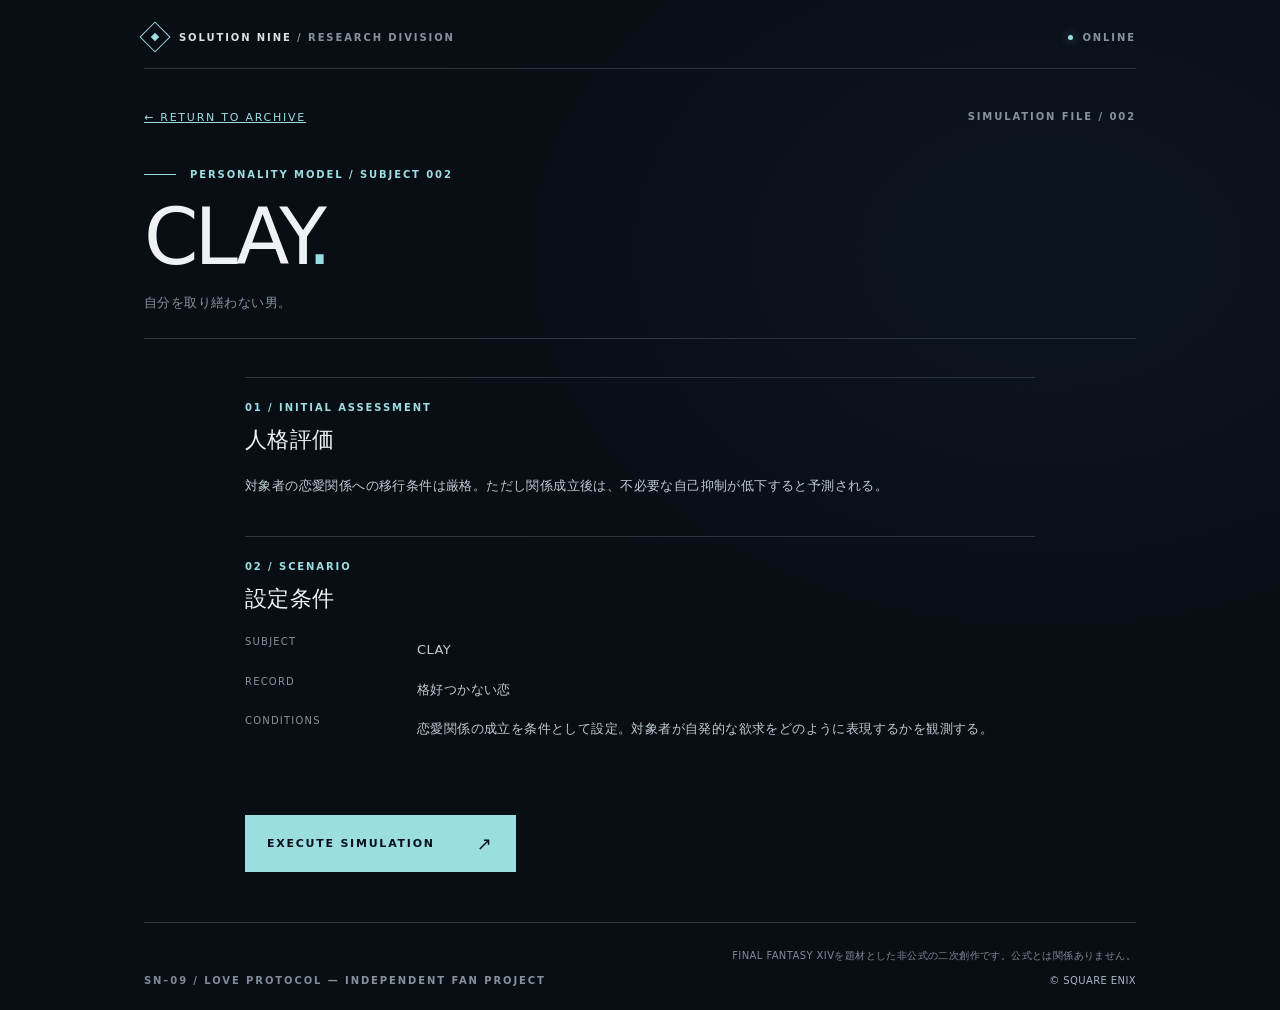
==== cases/clay.html @ c87885b4 "Add files via upload" ====
<!doctype html><html lang="ja"><head><meta charset="UTF-8"><meta name="viewport" content="width=device-width, initial-scale=1"><meta name="robots" content="noindex, nofollow, noarchive, nosnippet"><meta name="theme-color" content="#090d14"><title>CASE 002 / CLAY — LOVE PROTOCOL</title><link rel="stylesheet" href="../style.css"><script src="../script.js" defer></script></head><body><main class="shell"><header class="header"><div class="identity micro"><span class="sigil" aria-hidden="true"></span><span>SOLUTION NINE <span class="muted">/ RESEARCH DIVISION</span></span></div><div class="header-right micro"><span class="light" aria-hidden="true"></span>ONLINE</div></header><div class="case-main"><div class="case-topline"><a class="back" href="../index.html" target="_self">← RETURN TO ARCHIVE</a><span class="micro muted">SIMULATION FILE / 002</span></div><div class="case-masthead"><div class="kicker micro">PERSONALITY MODEL / SUBJECT 002</div><h1>CLAY<span style="color:var(--accent)">.</span></h1><p>自分を取り繕わない男。</p></div><div class="case-sections"><section class="stage active" data-stage="assessment"><div class="info-block"><div class="section-eyebrow">01 / INITIAL ASSESSMENT</div><h2>人格評価</h2><p>対象者の恋愛関係への移行条件は厳格。ただし関係成立後は、不必要な自己抑制が低下すると予測される。</p></div><div class="info-block"><div class="section-eyebrow">02 / SCENARIO</div><h2>設定条件</h2><dl class="facts"><dt>SUBJECT</dt><dd>CLAY</dd><dt>RECORD</dt><dd>格好つかない恋</dd><dt>CONDITIONS</dt><dd>恋愛関係の成立を条件として設定。対象者が自発的な欲求をどのように表現するかを観測する。</dd></dl></div><div class="action-row"><button class="cta" data-go="reader">EXECUTE SIMULATION <span aria-hidden="true">↗</span></button></div></section><section class="stage" data-stage="reader"><div class="section-eyebrow">03 / SIMULATION RECORD</div><div class="reader"><p class="reader-label">CASE 002 / TRANSCRIPT</p><h2>格好つかない恋</h2><div class="novel"><p>このCASEの本文は、現在準備中です。</p></div><p class="sample-note">※本文はまだ登録されていません。</p></div><div class="action-row"><button class="ghost" data-go="assessment">← RETURN TO ASSESSMENT</button><button class="cta" data-go="report">VIEW OBSERVATION <span aria-hidden="true">↗</span></button></div></section><section class="stage" data-stage="report"><div class="section-eyebrow">04 / POST-SIMULATION REPORT</div><div class="info-block"><h2>観測結果</h2><div class="report"><div class="section-eyebrow">SYSTEM COMMENT / CASE 002</div><p><strong>正式な観測結果は、シミュレーション記録の確定後に生成されます。</strong></p><p class="muted">STATUS : AWAITING SIMULATION DATA</p></div></div><div class="action-row"><button class="ghost" data-go="reader">← BACK TO RECORD</button><a class="cta" href="../index.html" target="_self">RETURN TO ARCHIVE <span aria-hidden="true">↗</span></a></div></section></div></div><footer class="foot"><small class="micro">SN–09 / LOVE PROTOCOL <span class="muted">— INDEPENDENT FAN PROJECT</span></small><div class="right"><small>FINAL FANTASY XIVを題材とした非公式の二次創作です。公式とは関係ありません。</small><small class="copyright">© SQUARE ENIX</small></div></footer></main></body></html>
---- style.css ----
:root{color-scheme:dark;--bg:#090d14;--surface:#101721;--text:#eff2f5;--muted:#86939f;--line:#293642;--accent:#9bdee2;--rose:#dba8ba}
*{box-sizing:border-box}html{background:var(--bg)}body{margin:0;color:var(--text);font-family:"Segoe UI",Inter,"Noto Sans JP",system-ui,sans-serif;background:radial-gradient(ellipse at 82% 25%,#11243455,transparent 45%),var(--bg);letter-spacing:.025em}button{font:inherit}button:focus-visible{outline:2px solid var(--accent);outline-offset:4px}::selection{background:#457985;color:#fff}
.shell{width:min(1120px,100%);min-height:100svh;margin:auto;padding:26px clamp(23px,5vw,72px) 20px;display:flex;flex-direction:column}.micro{font-size:10px;letter-spacing:.19em;font-weight:600;text-transform:uppercase}.muted{color:var(--muted)}.header{display:flex;align-items:center;justify-content:space-between;gap:20px;border-bottom:1px solid var(--line);padding-bottom:20px}.identity{display:flex;align-items:center;gap:13px;color:#d7e1e8}.sigil{width:22px;height:22px;border:1px solid var(--accent);position:relative;transform:rotate(45deg)}.sigil:after{content:"";position:absolute;inset:7px;background:var(--accent)}.header-right{display:flex;gap:9px;align-items:center;color:var(--muted)}.light{height:5px;width:5px;background:var(--accent);border-radius:50%;box-shadow:0 0 10px #9bdee288}.screen{display:none;flex:1}.screen.active{display:flex;flex-direction:column;animation:fade .35s ease both}@keyframes fade{from{opacity:0;transform:translateY(7px)}to{opacity:1;transform:translateY(0)}}
.home-body{flex:1;min-height:570px;display:grid;grid-template-columns:1.12fr .88fr;align-items:center;gap:24px;padding:52px 0 56px}.kicker{display:flex;align-items:center;gap:14px;color:var(--accent)}.kicker:before{content:"";height:1px;width:32px;background:var(--accent)}h1,h2,p{margin-top:0}.hero-title{font-size:clamp(54px,8.4vw,112px);letter-spacing:-.055em;font-weight:500;line-height:.94;margin:31px 0 26px}.hero-title span{display:block}.hero-title span:last-child{color:transparent;-webkit-text-stroke:1px #e2e9ee;text-shadow:0 0 42px #a9cfd614}.subhead{font-size:11px;letter-spacing:.24em;color:#acbac3;margin:0 0 38px}.description{font-size:13px;line-height:2.15;color:#b9c5cc;max-width:435px;margin-bottom:35px}.cta{display:inline-flex;align-items:center;justify-content:space-between;gap:42px;border:1px solid var(--accent);color:#091118;background:var(--accent);padding:17px 21px;min-width:232px;cursor:pointer;transition:.2s;font-size:11px;letter-spacing:.16em;font-weight:700}.cta:hover{background:#d3f2f3;transform:translateY(-2px)}.cta span{font-size:18px;font-weight:400}.home-aside{height:410px;position:relative;display:flex;align-items:center;justify-content:center}.circle{width:min(31vw,330px);aspect-ratio:1;border:1px solid #274250;border-radius:50%;position:relative;display:grid;place-items:center;background:radial-gradient(circle,#1e3b4633 0%,transparent 63%)}.circle:before,.circle:after{content:"";position:absolute;border:1px solid #355965;border-radius:50%;inset:12%}.circle:after{inset:29%;border-color:#557782}.cross{position:absolute;background:#628b97}.cross.h{width:120%;height:1px}.cross.v{width:1px;height:120%}.center-mark{position:relative;width:48px;height:48px;border:1px solid var(--rose);transform:rotate(45deg);display:grid;place-items:center;background:#151c26}.center-mark span{width:12px;height:12px;background:var(--rose);border-radius:50%}.aside-info{position:absolute;bottom:6px;right:0;text-align:right;line-height:2;color:var(--muted)}.aside-info b{color:var(--accent);font-weight:500}.aside-num{position:absolute;top:7px;left:4px;color:#4c6471;font-size:11px;letter-spacing:.2em}.foot{display:flex;justify-content:space-between;gap:25px;align-items:flex-end;border-top:1px solid var(--line);padding-top:17px;color:#7f8b96;line-height:1.8}.foot small{font-size:10px}.foot .right{text-align:right}.foot .copyright{display:block;color:#a9b8c2;margin-top:3px;letter-spacing:.04em}
.archive-body{padding:45px 0 55px;flex:1}.back{border:0;background:none;padding:0;color:var(--accent);cursor:pointer;font-size:11px;letter-spacing:.16em;text-align:left}.back:hover{text-decoration:underline}.archive-heading{display:flex;justify-content:space-between;align-items:end;gap:24px;margin:44px 0 34px}.archive-heading h2{font-weight:500;font-size:clamp(34px,6vw,61px);letter-spacing:-.045em;margin:13px 0 0}.archive-heading p{font-size:11px;line-height:2;color:var(--muted);text-align:right;margin:0}.case-list{border-top:1px solid #40515b}.case{width:100%;display:grid;grid-template-columns:95px 1fr minmax(100px,1.5fr) 25px;gap:18px;align-items:center;text-align:left;border:0;border-bottom:1px solid var(--line);padding:26px 12px 26px 0;background:transparent;color:inherit;cursor:pointer;transition:background .2s,padding .2s}.case:hover,.case[aria-pressed="true"]{background:#13222e;padding-left:12px}.case-id{font-size:10px;color:var(--accent);letter-spacing:.16em}.case-name{font-size:clamp(23px,3vw,34px);font-weight:500;letter-spacing:.05em}.case-details{display:flex;flex-direction:column;gap:9px}.case-title{font-size:13px;color:#e1e6ea}.case-caption{color:var(--muted);font-size:11px;line-height:1.6}.case-chevron{font-size:23px;color:var(--accent);font-weight:200}.detail{display:none;border-left:2px solid var(--accent);padding:22px 28px;margin-top:30px;background:#101e28}.detail.visible{display:block;animation:fade .3s ease}.detail h3{font-size:23px;font-weight:500;margin:14px 0}.detail p{line-height:2;font-size:13px;color:#bfccd4}.detail .pending{font-size:11px;color:var(--rose);margin:16px 0 0}.disclaimer{font-size:11px;line-height:2;color:var(--muted);margin:25px 0 0}
@media(max-width:740px){.shell{padding:20px 20px 16px}.header .micro{font-size:9px;letter-spacing:.1em}.home-body{grid-template-columns:1fr;gap:0;padding:70px 0 45px;min-height:auto}.hero-title{font-size:clamp(55px,13vw,90px)}.home-aside{height:220px;order:-1;margin-bottom:13px}.circle{width:185px}.aside-info{right:0;bottom:0;font-size:9px}.aside-num{top:0}.description{font-size:12px}.archive-heading{align-items:start;flex-direction:column;gap:10px;margin-top:34px}.archive-heading p{text-align:left}.case{grid-template-columns:70px 1fr 18px;gap:10px;padding:21px 4px 21px 0}.case-details{grid-column:2;grid-row:2}.case-chevron{grid-column:3;grid-row:1/3}.case-name{font-size:26px}.foot{align-items:start;flex-direction:column;gap:8px}.foot .right{text-align:left}.detail{padding:18px}}
@media(prefers-reduced-motion:reduce){*,*:before,*:after{animation:none!important;transition:none!important}}
/* Case records: shared archive language, calm reading surface */
a{color:inherit}a:focus-visible{outline:2px solid var(--accent);outline-offset:4px}
.case-link{display:grid;grid-template-columns:95px 1fr minmax(100px,1.5fr) 25px;gap:18px;align-items:center;text-decoration:none;border-bottom:1px solid var(--line);padding:26px 12px 26px 0;transition:background .2s,padding .2s}
.case-link:hover{background:#13222e;padding-left:12px}.case-link .case-chevron{justify-self:end}.case-list .case-link:first-child{border-top:0}
.case-main{padding:42px 0 50px;flex:1}.case-topline{display:flex;justify-content:space-between;gap:20px;margin-bottom:45px}.case-masthead{padding:0 0 26px;border-bottom:1px solid var(--line)}.case-masthead h1{font-size:clamp(45px,7vw,78px);font-weight:500;letter-spacing:-.05em;margin:12px 0}.case-masthead p{margin:0;color:var(--muted);font-size:13px}.case-sections{max-width:790px;margin:38px auto 0}.section-eyebrow{color:var(--accent);font-size:10px;letter-spacing:.19em;font-weight:600}.info-block{border-top:1px solid var(--line);padding:24px 0}.info-block h2{font-size:22px;font-weight:500;margin:12px 0 17px}.info-block p,.info-block dd{font-size:13px;line-height:2.1;color:#bfccd4}.facts{display:grid;grid-template-columns:150px 1fr;gap:12px 22px;margin:22px 0}.facts dt{font-size:10px;letter-spacing:.12em;color:var(--muted)}.facts dd{margin:0}.stage{display:none}.stage.active{display:block;animation:fade .3s ease}.action-row{display:flex;flex-wrap:wrap;gap:13px;margin-top:27px}.ghost{display:inline-flex;align-items:center;justify-content:center;border:1px solid #556773;color:var(--text);padding:15px 20px;min-height:47px;background:transparent;cursor:pointer;text-decoration:none;font-size:11px;letter-spacing:.12em}.ghost:hover{border-color:var(--accent);color:var(--accent)}.reader{background:#111821;border:1px solid #273543;padding:clamp(25px,6vw,62px);margin:30px 0}.reader-label{color:var(--accent);font-size:10px;letter-spacing:.2em;margin:0 0 28px}.reader h2{font-size:clamp(24px,4vw,37px);font-weight:500;letter-spacing:.04em;margin-bottom:37px}.novel{max-width:36em;margin:auto;font-family:"Yu Mincho","Hiragino Mincho ProN","Noto Serif JP",serif;font-size:clamp(15px,1.6vw,17px);line-height:2.35;letter-spacing:.055em}.novel p{margin:0 0 1.8em}.sample-note{font-family:system-ui,sans-serif;color:#9eacb5;font-size:12px;line-height:2;border-top:1px solid var(--line);padding-top:20px}.report{border-left:2px solid var(--rose);background:#121a24;padding:25px;margin:24px 0}.report p{line-height:2;color:#c9d5da;font-size:13px}.report strong{color:var(--text)}.pending-status{color:var(--rose);font-size:11px;letter-spacing:.13em}
@media(max-width:740px){.case-link{grid-template-columns:70px 1fr 18px;gap:10px;padding:21px 4px 21px 0}.case-link .case-details{grid-column:2;grid-row:2}.case-link .case-chevron{grid-column:3;grid-row:1/3}.case-topline{margin-bottom:30px}.case-main{padding-top:30px}.facts{grid-template-columns:1fr;gap:3px}.facts dd{margin-bottom:15px}.reader{padding:26px 20px}.novel{font-size:15px}}
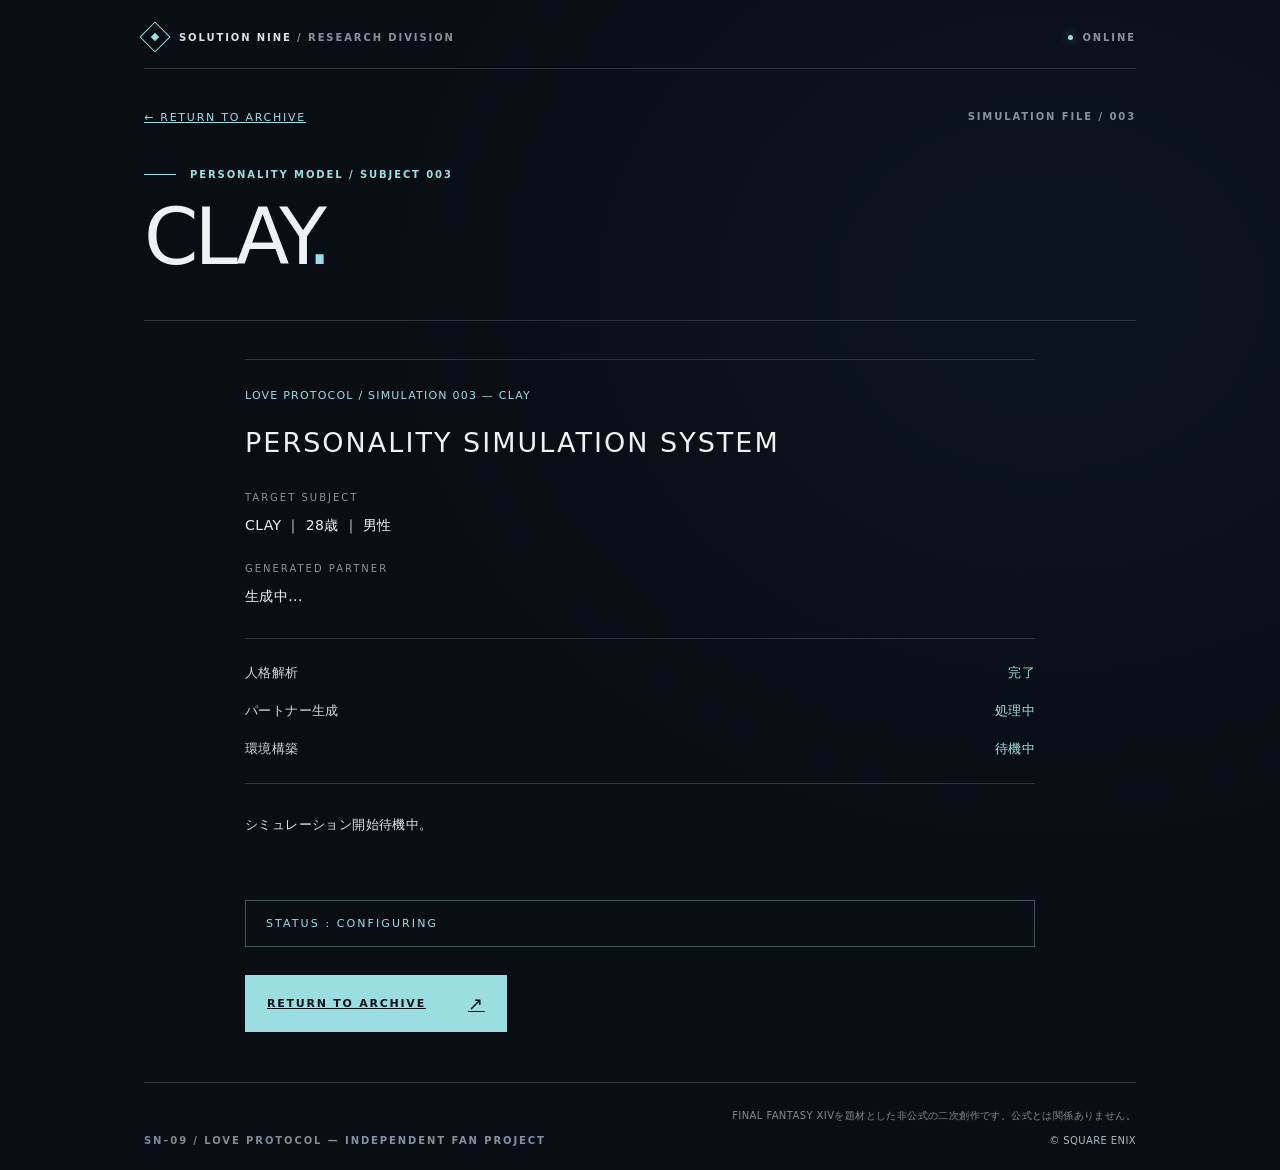
==== commit 7542612e: "Add files via upload" ====
--- a/cases/clay.html
+++ b/cases/clay.html
@@ -1 +1 @@
-<!doctype html><html lang="ja"><head><meta charset="UTF-8"><meta name="viewport" content="width=device-width, initial-scale=1"><meta name="robots" content="noindex, nofollow, noarchive, nosnippet"><meta name="theme-color" content="#090d14"><title>CASE 002 / CLAY — LOVE PROTOCOL</title><link rel="stylesheet" href="../style.css"><script src="../script.js" defer></script></head><body><main class="shell"><header class="header"><div class="identity micro"><span class="sigil" aria-hidden="true"></span><span>SOLUTION NINE <span class="muted">/ RESEARCH DIVISION</span></span></div><div class="header-right micro"><span class="light" aria-hidden="true"></span>ONLINE</div></header><div class="case-main"><div class="case-topline"><a class="back" href="../index.html" target="_self">← RETURN TO ARCHIVE</a><span class="micro muted">SIMULATION FILE / 002</span></div><div class="case-masthead"><div class="kicker micro">PERSONALITY MODEL / SUBJECT 002</div><h1>CLAY<span style="color:var(--accent)">.</span></h1><p>自分を取り繕わない男。</p></div><div class="case-sections"><section class="stage active" data-stage="assessment"><div class="info-block"><div class="section-eyebrow">01 / INITIAL ASSESSMENT</div><h2>人格評価</h2><p>対象者の恋愛関係への移行条件は厳格。ただし関係成立後は、不必要な自己抑制が低下すると予測される。</p></div><div class="info-block"><div class="section-eyebrow">02 / SCENARIO</div><h2>設定条件</h2><dl class="facts"><dt>SUBJECT</dt><dd>CLAY</dd><dt>RECORD</dt><dd>格好つかない恋</dd><dt>CONDITIONS</dt><dd>恋愛関係の成立を条件として設定。対象者が自発的な欲求をどのように表現するかを観測する。</dd></dl></div><div class="action-row"><button class="cta" data-go="reader">EXECUTE SIMULATION <span aria-hidden="true">↗</span></button></div></section><section class="stage" data-stage="reader"><div class="section-eyebrow">03 / SIMULATION RECORD</div><div class="reader"><p class="reader-label">CASE 002 / TRANSCRIPT</p><h2>格好つかない恋</h2><div class="novel"><p>このCASEの本文は、現在準備中です。</p></div><p class="sample-note">※本文はまだ登録されていません。</p></div><div class="action-row"><button class="ghost" data-go="assessment">← RETURN TO ASSESSMENT</button><button class="cta" data-go="report">VIEW OBSERVATION <span aria-hidden="true">↗</span></button></div></section><section class="stage" data-stage="report"><div class="section-eyebrow">04 / POST-SIMULATION REPORT</div><div class="info-block"><h2>観測結果</h2><div class="report"><div class="section-eyebrow">SYSTEM COMMENT / CASE 002</div><p><strong>正式な観測結果は、シミュレーション記録の確定後に生成されます。</strong></p><p class="muted">STATUS : AWAITING SIMULATION DATA</p></div></div><div class="action-row"><button class="ghost" data-go="reader">← BACK TO RECORD</button><a class="cta" href="../index.html" target="_self">RETURN TO ARCHIVE <span aria-hidden="true">↗</span></a></div></section></div></div><footer class="foot"><small class="micro">SN–09 / LOVE PROTOCOL <span class="muted">— INDEPENDENT FAN PROJECT</span></small><div class="right"><small>FINAL FANTASY XIVを題材とした非公式の二次創作です。公式とは関係ありません。</small><small class="copyright">© SQUARE ENIX</small></div></footer></main></body></html>+<!doctype html><html lang="ja"><head><meta charset="UTF-8"><meta name="viewport" content="width=device-width, initial-scale=1"><meta name="robots" content="noindex, nofollow, noarchive, nosnippet"><meta name="theme-color" content="#090d14"><title>CASE 003 / CLAY — LOVE PROTOCOL</title><link rel="stylesheet" href="../style.css"><script src="../script.js" defer></script></head><body><main class="shell"><header class="header"><div class="identity micro"><span class="sigil" aria-hidden="true"></span><span>SOLUTION NINE <span class="muted">/ RESEARCH DIVISION</span></span></div><div class="header-right micro"><span class="light" aria-hidden="true"></span>ONLINE</div></header><div class="case-main"><div class="case-topline"><a class="back" href="../index.html#archive" target="_self">← RETURN TO ARCHIVE</a><span class="micro muted">SIMULATION FILE / 003</span></div><div class="case-masthead"><div class="kicker micro">PERSONALITY MODEL / SUBJECT 003</div><h1>CLAY<span style="color:var(--accent)">.</span></h1></div><div class="case-sections"><section class="system-log" aria-label="冒頭システムログ"><p class="log-id">LOVE PROTOCOL / SIMULATION 003 — CLAY</p><h2>PERSONALITY SIMULATION SYSTEM</h2><div class="log-label">TARGET SUBJECT</div><p class="log-value">CLAY ｜ 28歳 ｜ 男性</p><div class="log-label">GENERATED PARTNER</div><p class="log-value">生成中...</p><div class="log-states"><div class="log-row"><span>人格解析</span><span>完了</span></div><div class="log-row"><span>パートナー生成</span><span>処理中</span></div><div class="log-row"><span>環境構築</span><span>待機中</span></div></div><p class="log-ending">シミュレーション開始待機中。</p></section><div class="configuration-status">STATUS : CONFIGURING</div><div class="action-row"><a class="cta" href="../index.html#archive" target="_self">RETURN TO ARCHIVE <span aria-hidden="true">↗</span></a></div></div></div><footer class="foot"><small class="micro">SN–09 / LOVE PROTOCOL <span class="muted">— INDEPENDENT FAN PROJECT</span></small><div class="right"><small>FINAL FANTASY XIVを題材とした非公式の二次創作です。公式とは関係ありません。</small><small class="copyright">© SQUARE ENIX</small></div></footer></main></body></html>
--- a/style.css
+++ b/style.css
@@ -11,3 +11,27 @@
 .case-link:hover{background:#13222e;padding-left:12px}.case-link .case-chevron{justify-self:end}.case-list .case-link:first-child{border-top:0}
 .case-main{padding:42px 0 50px;flex:1}.case-topline{display:flex;justify-content:space-between;gap:20px;margin-bottom:45px}.case-masthead{padding:0 0 26px;border-bottom:1px solid var(--line)}.case-masthead h1{font-size:clamp(45px,7vw,78px);font-weight:500;letter-spacing:-.05em;margin:12px 0}.case-masthead p{margin:0;color:var(--muted);font-size:13px}.case-sections{max-width:790px;margin:38px auto 0}.section-eyebrow{color:var(--accent);font-size:10px;letter-spacing:.19em;font-weight:600}.info-block{border-top:1px solid var(--line);padding:24px 0}.info-block h2{font-size:22px;font-weight:500;margin:12px 0 17px}.info-block p,.info-block dd{font-size:13px;line-height:2.1;color:#bfccd4}.facts{display:grid;grid-template-columns:150px 1fr;gap:12px 22px;margin:22px 0}.facts dt{font-size:10px;letter-spacing:.12em;color:var(--muted)}.facts dd{margin:0}.stage{display:none}.stage.active{display:block;animation:fade .3s ease}.action-row{display:flex;flex-wrap:wrap;gap:13px;margin-top:27px}.ghost{display:inline-flex;align-items:center;justify-content:center;border:1px solid #556773;color:var(--text);padding:15px 20px;min-height:47px;background:transparent;cursor:pointer;text-decoration:none;font-size:11px;letter-spacing:.12em}.ghost:hover{border-color:var(--accent);color:var(--accent)}.reader{background:#111821;border:1px solid #273543;padding:clamp(25px,6vw,62px);margin:30px 0}.reader-label{color:var(--accent);font-size:10px;letter-spacing:.2em;margin:0 0 28px}.reader h2{font-size:clamp(24px,4vw,37px);font-weight:500;letter-spacing:.04em;margin-bottom:37px}.novel{max-width:36em;margin:auto;font-family:"Yu Mincho","Hiragino Mincho ProN","Noto Serif JP",serif;font-size:clamp(15px,1.6vw,17px);line-height:2.35;letter-spacing:.055em}.novel p{margin:0 0 1.8em}.sample-note{font-family:system-ui,sans-serif;color:#9eacb5;font-size:12px;line-height:2;border-top:1px solid var(--line);padding-top:20px}.report{border-left:2px solid var(--rose);background:#121a24;padding:25px;margin:24px 0}.report p{line-height:2;color:#c9d5da;font-size:13px}.report strong{color:var(--text)}.pending-status{color:var(--rose);font-size:11px;letter-spacing:.13em}
 @media(max-width:740px){.case-link{grid-template-columns:70px 1fr 18px;gap:10px;padding:21px 4px 21px 0}.case-link .case-details{grid-column:2;grid-row:2}.case-link .case-chevron{grid-column:3;grid-row:1/3}.case-topline{margin-bottom:30px}.case-main{padding-top:30px}.facts{grid-template-columns:1fr;gap:3px}.facts dd{margin-bottom:15px}.reader{padding:26px 20px}.novel{font-size:15px}}
+
+/* v0.4: Unified simulation logs and long-form reading */
+.system-log,.observation-report{border-top:1px solid var(--line);padding:26px 0 34px;max-width:790px;margin-inline:auto}
+.system-log h2,.observation-report h2{font-size:clamp(18px,2.6vw,27px);font-weight:500;letter-spacing:.075em;margin:20px 0 34px}
+.log-id{font-size:11px;color:var(--accent);letter-spacing:.11em;line-height:1.9}
+.log-label{font-size:10px;color:var(--muted);letter-spacing:.2em;margin-top:24px}
+.log-value{font-size:14px;line-height:2;margin:8px 0 10px;overflow-wrap:anywhere}
+.log-states{border-top:1px solid var(--line);border-bottom:1px solid var(--line);padding:15px 0;margin-top:28px}
+.log-row{display:grid;grid-template-columns:1fr auto;gap:20px;padding:10px 0;font-size:13px;color:#cdd9df}
+.log-row span:last-child{color:var(--accent)}
+.log-ending{font-size:13px;line-height:2;margin:28px 0 0;color:#dce5e9}
+.record-section{margin:34px 0 62px}
+.record-section .reader{margin:16px 0 0}
+.record-section .reader h2{text-align:center;font-family:"Yu Mincho","Hiragino Mincho ProN","Noto Serif JP",serif;font-size:clamp(24px,3vw,33px);font-weight:500;letter-spacing:.06em;margin:0 0 55px}
+.record-section .novel{max-width:37em;line-height:2.2;letter-spacing:.035em}
+.record-section .novel p{margin:0 0 1.5em}
+.novel-break{width:4rem;border:0;border-top:1px solid #647785;margin:3.7em auto}
+.observation-report{border-top:1px solid var(--line);padding-top:38px}
+.report-status{font-size:11px;color:var(--accent);letter-spacing:.1em;margin-bottom:33px}
+.report-section{border-top:1px solid var(--line);padding:23px 0 11px}
+.report-section h3{font-size:11px;letter-spacing:.13em;color:var(--accent);font-weight:600;margin:0 0 15px}
+.report-section p{font-size:13px;line-height:2.15;color:#cad6de;margin:0 0 1.35em}
+.configuration-status{border:1px solid #3e5660;color:var(--accent);font-size:11px;letter-spacing:.19em;padding:16px 20px;max-width:790px;margin:28px auto}
+@media(max-width:740px){.system-log,.observation-report{padding-top:22px}.record-section .reader h2{margin-bottom:39px}.record-section .novel{font-size:15px;line-height:2.25}.log-value{font-size:13px}}
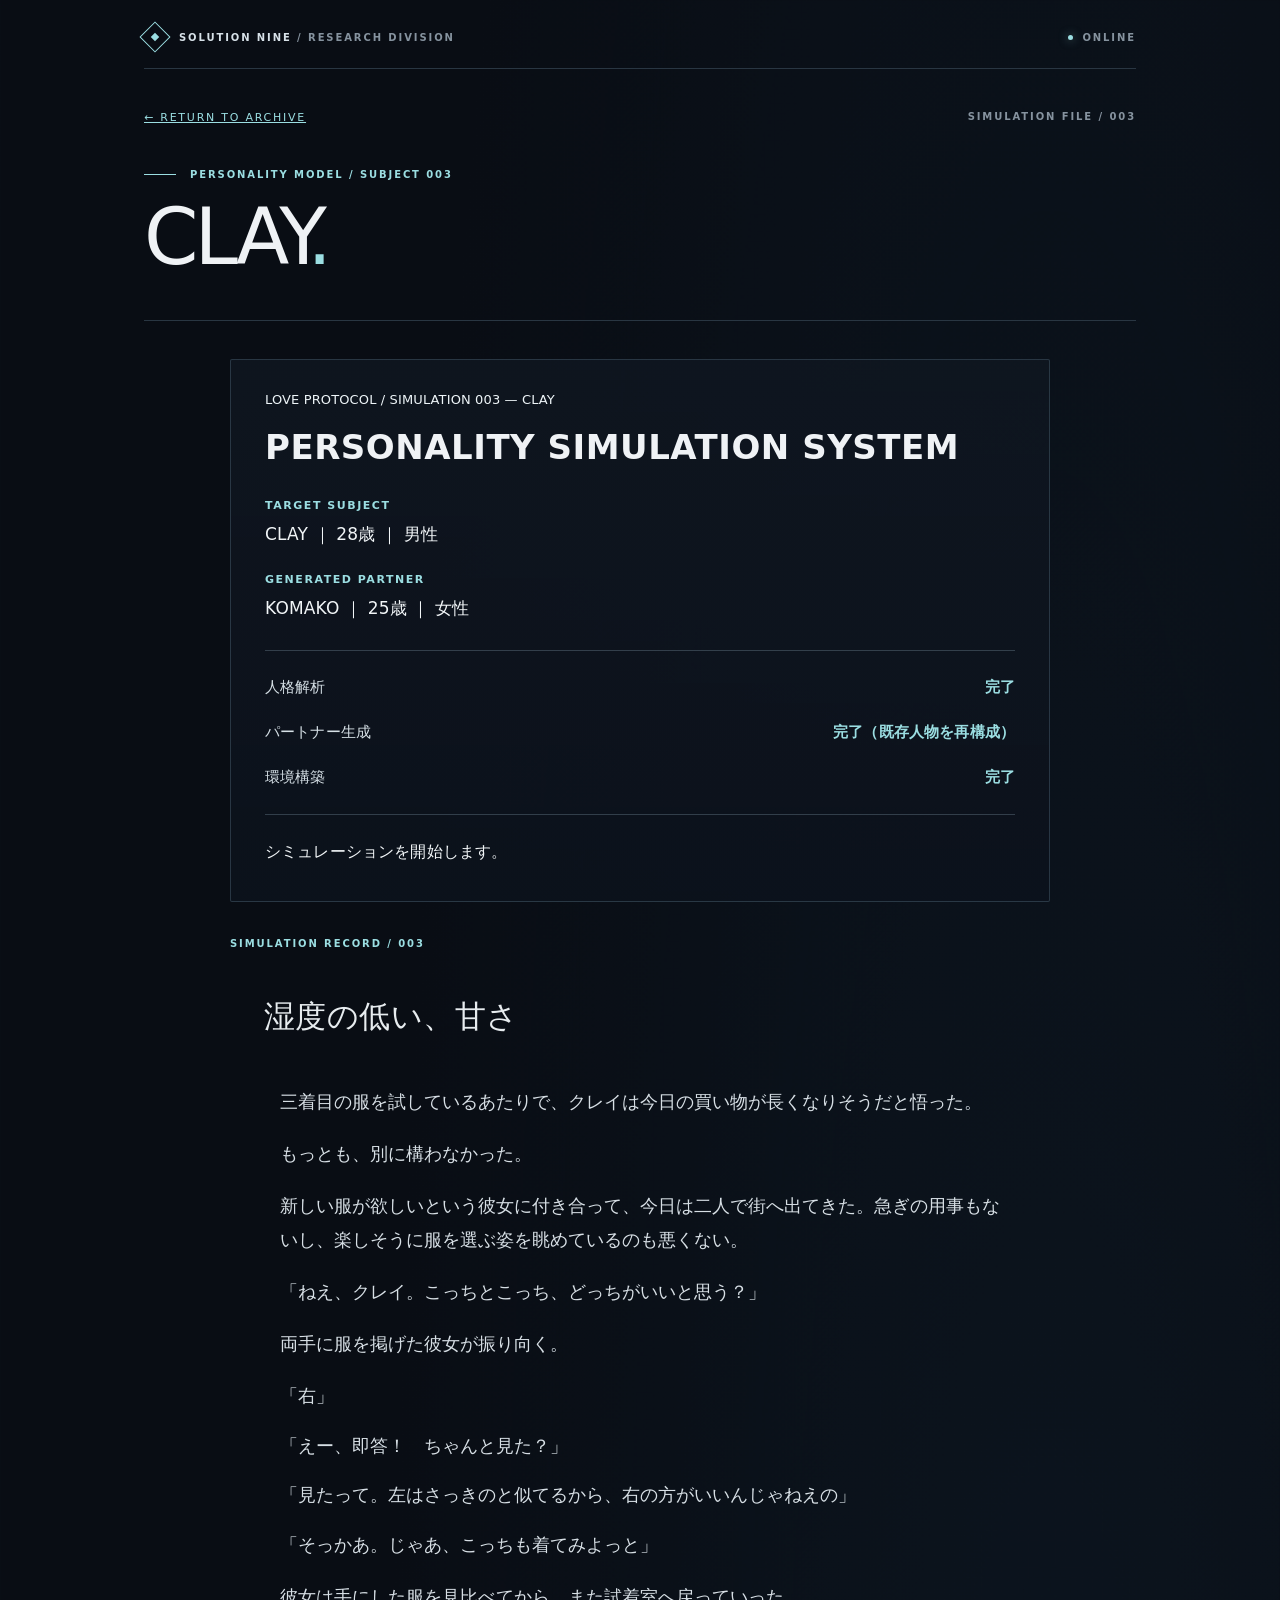
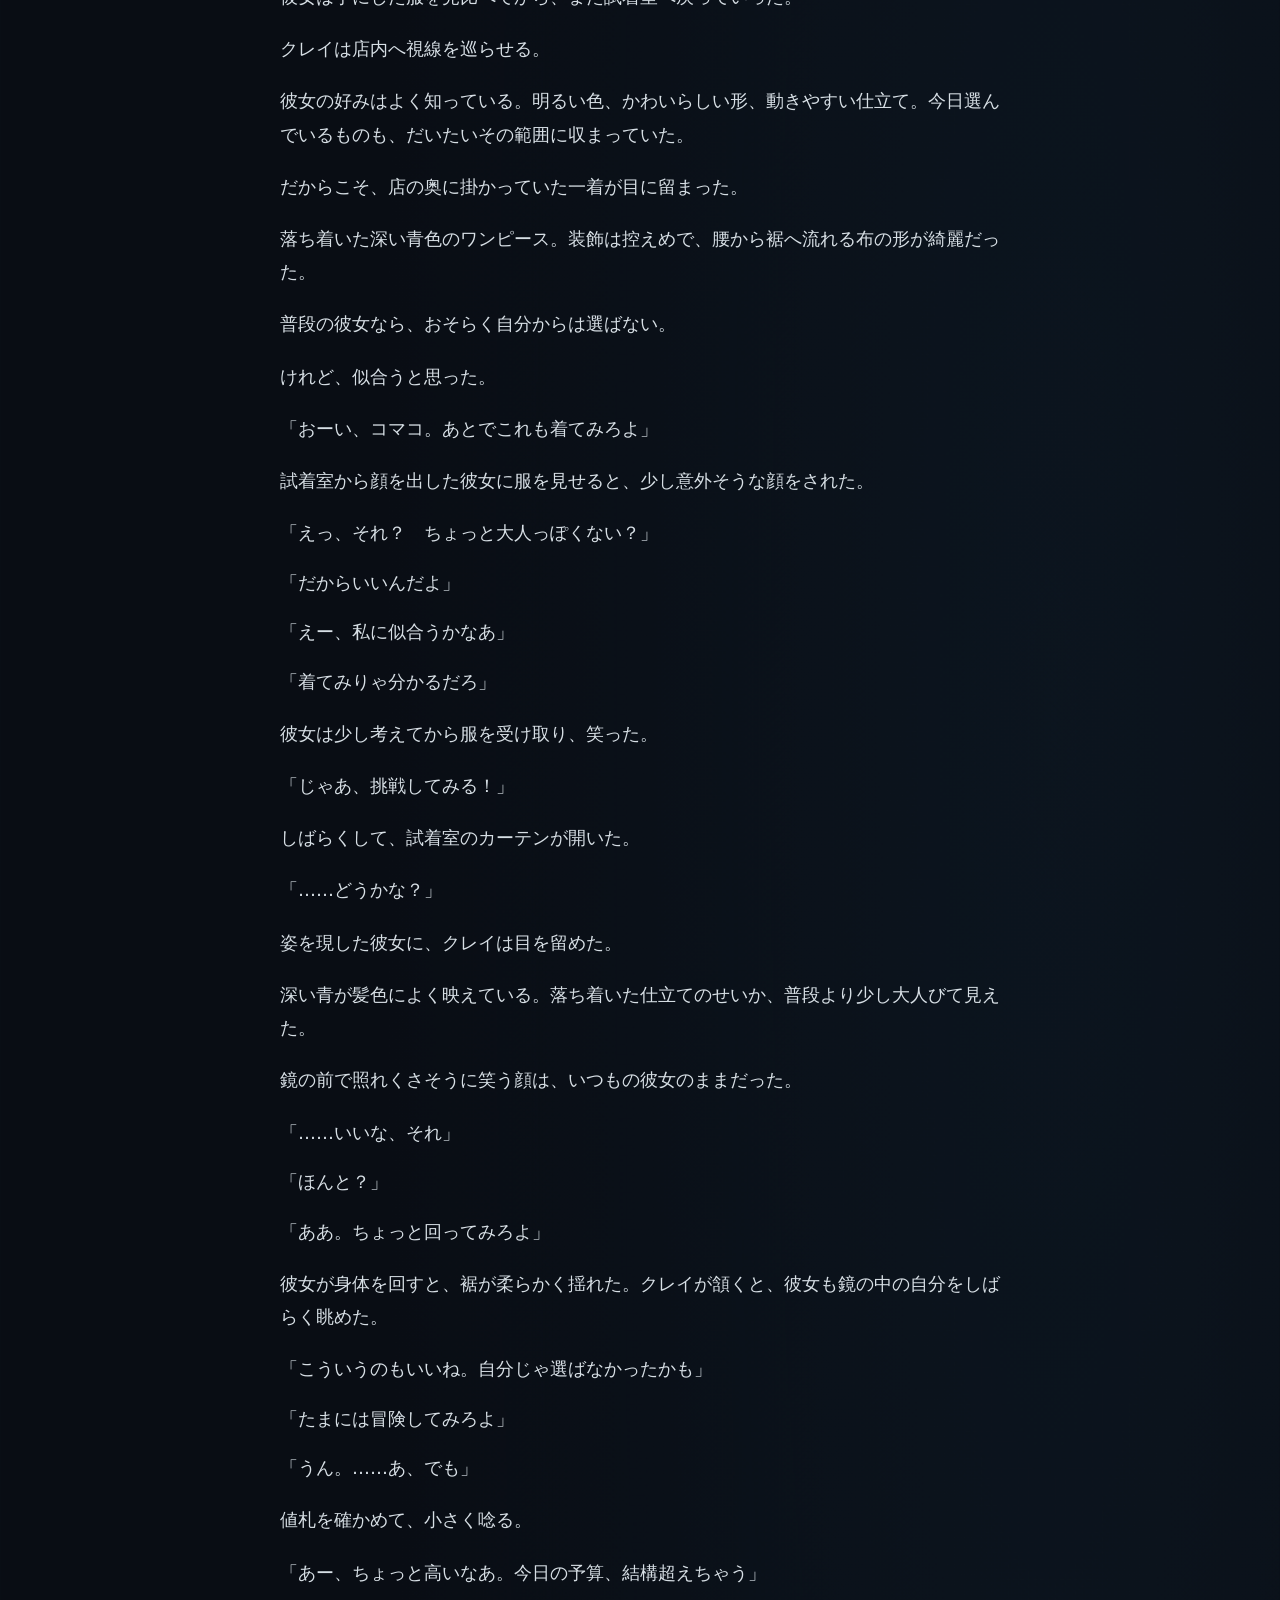
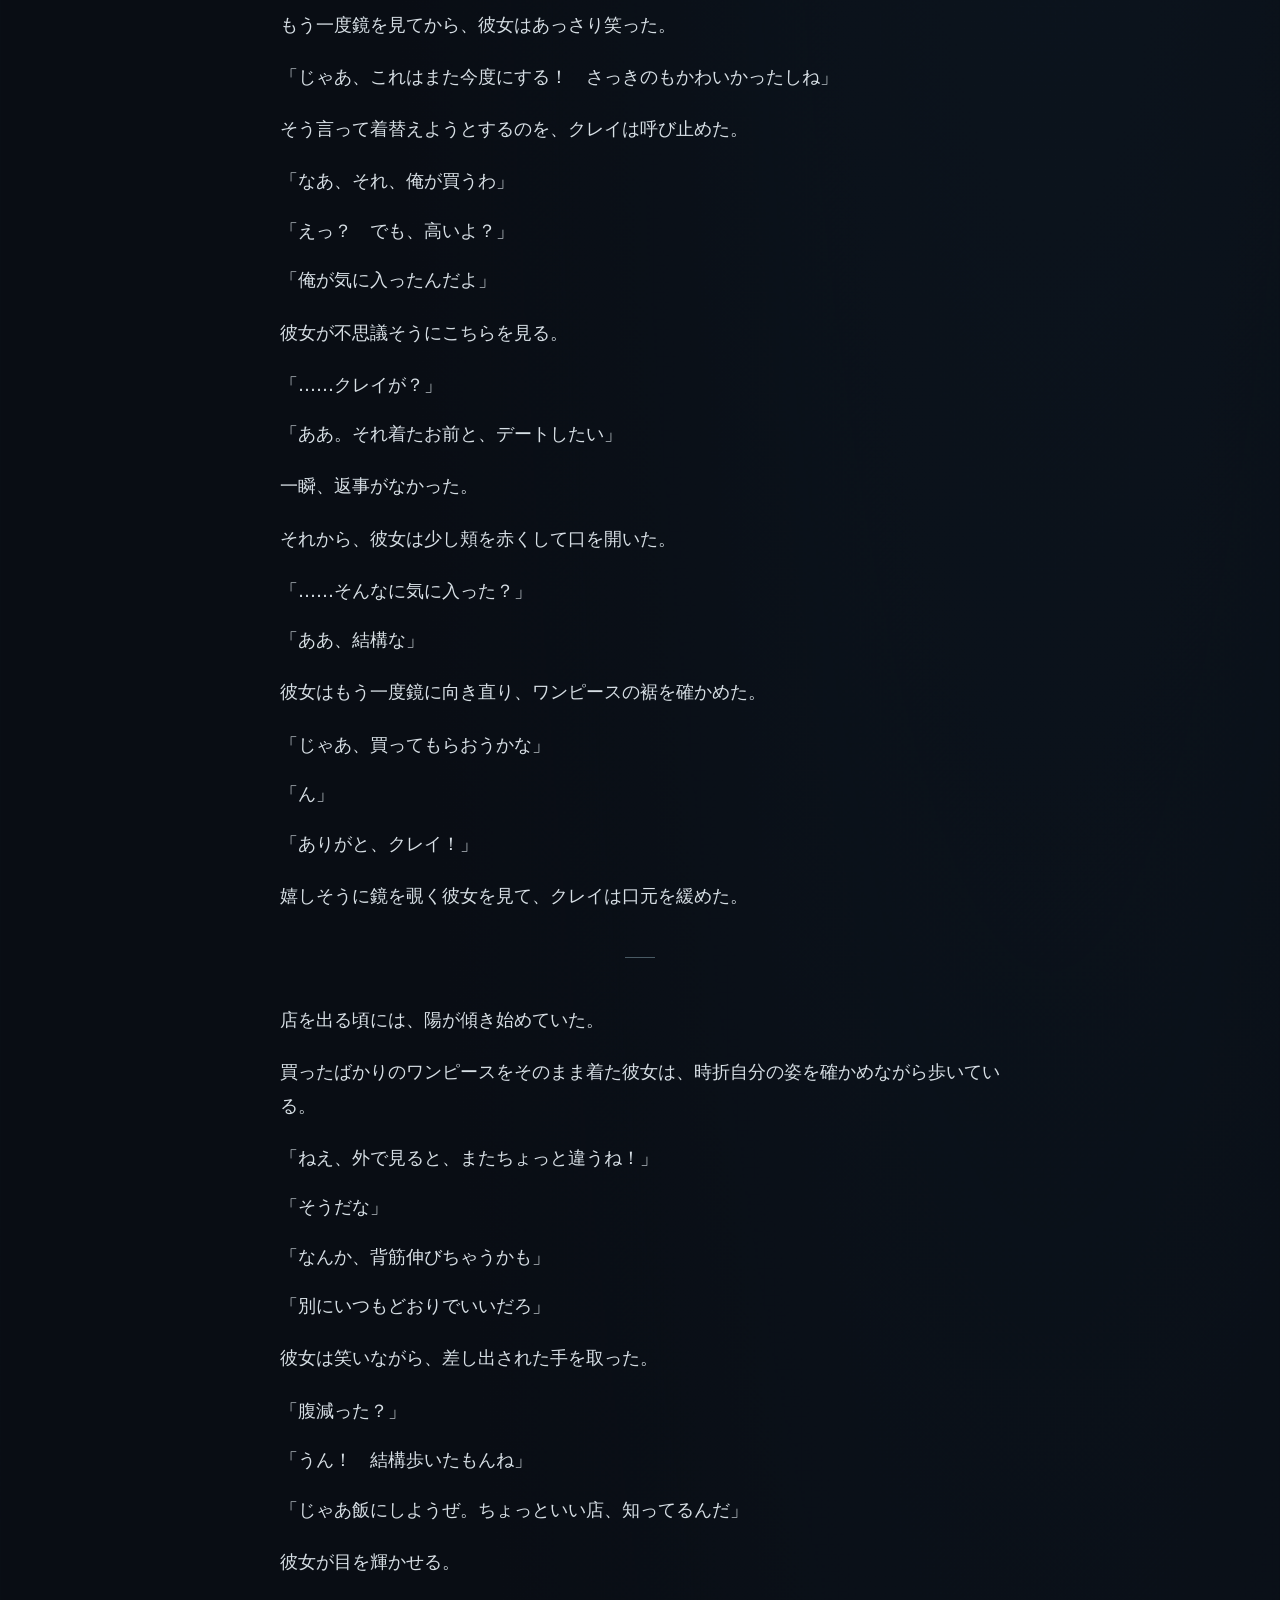
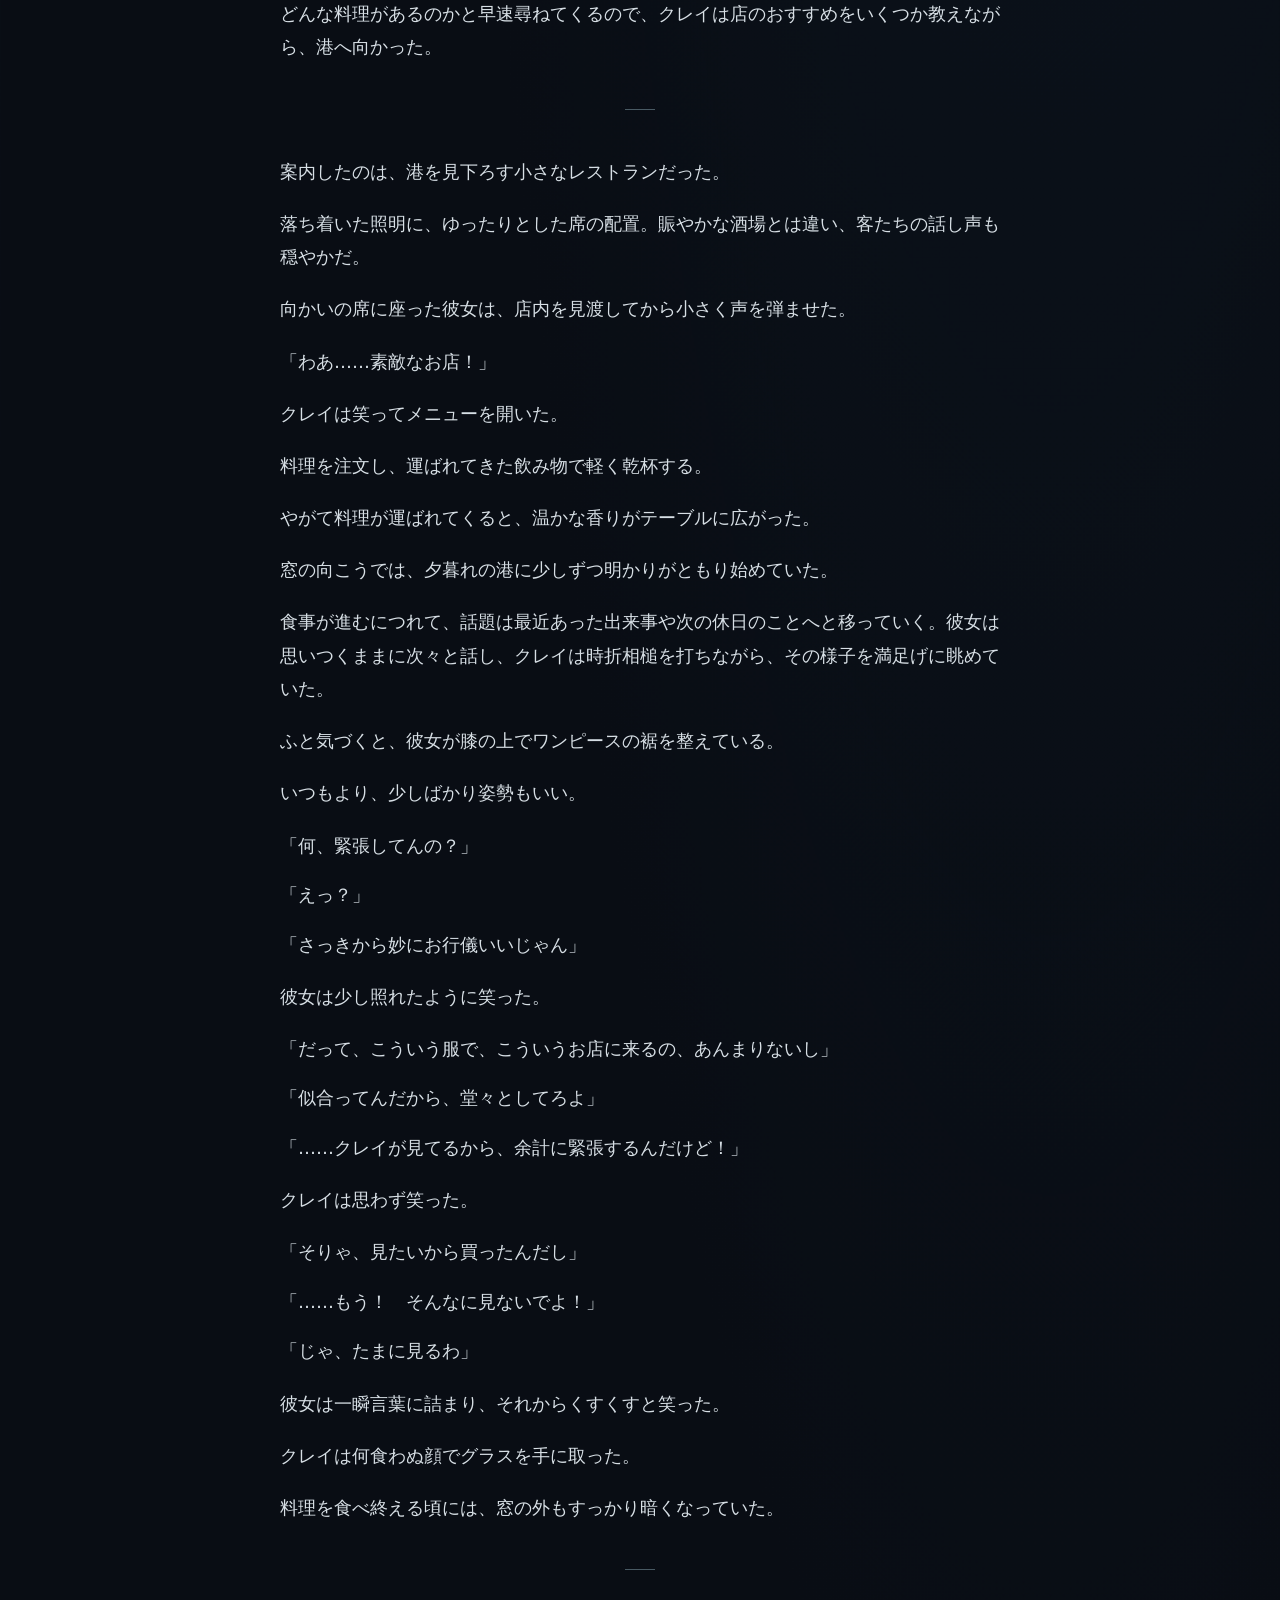
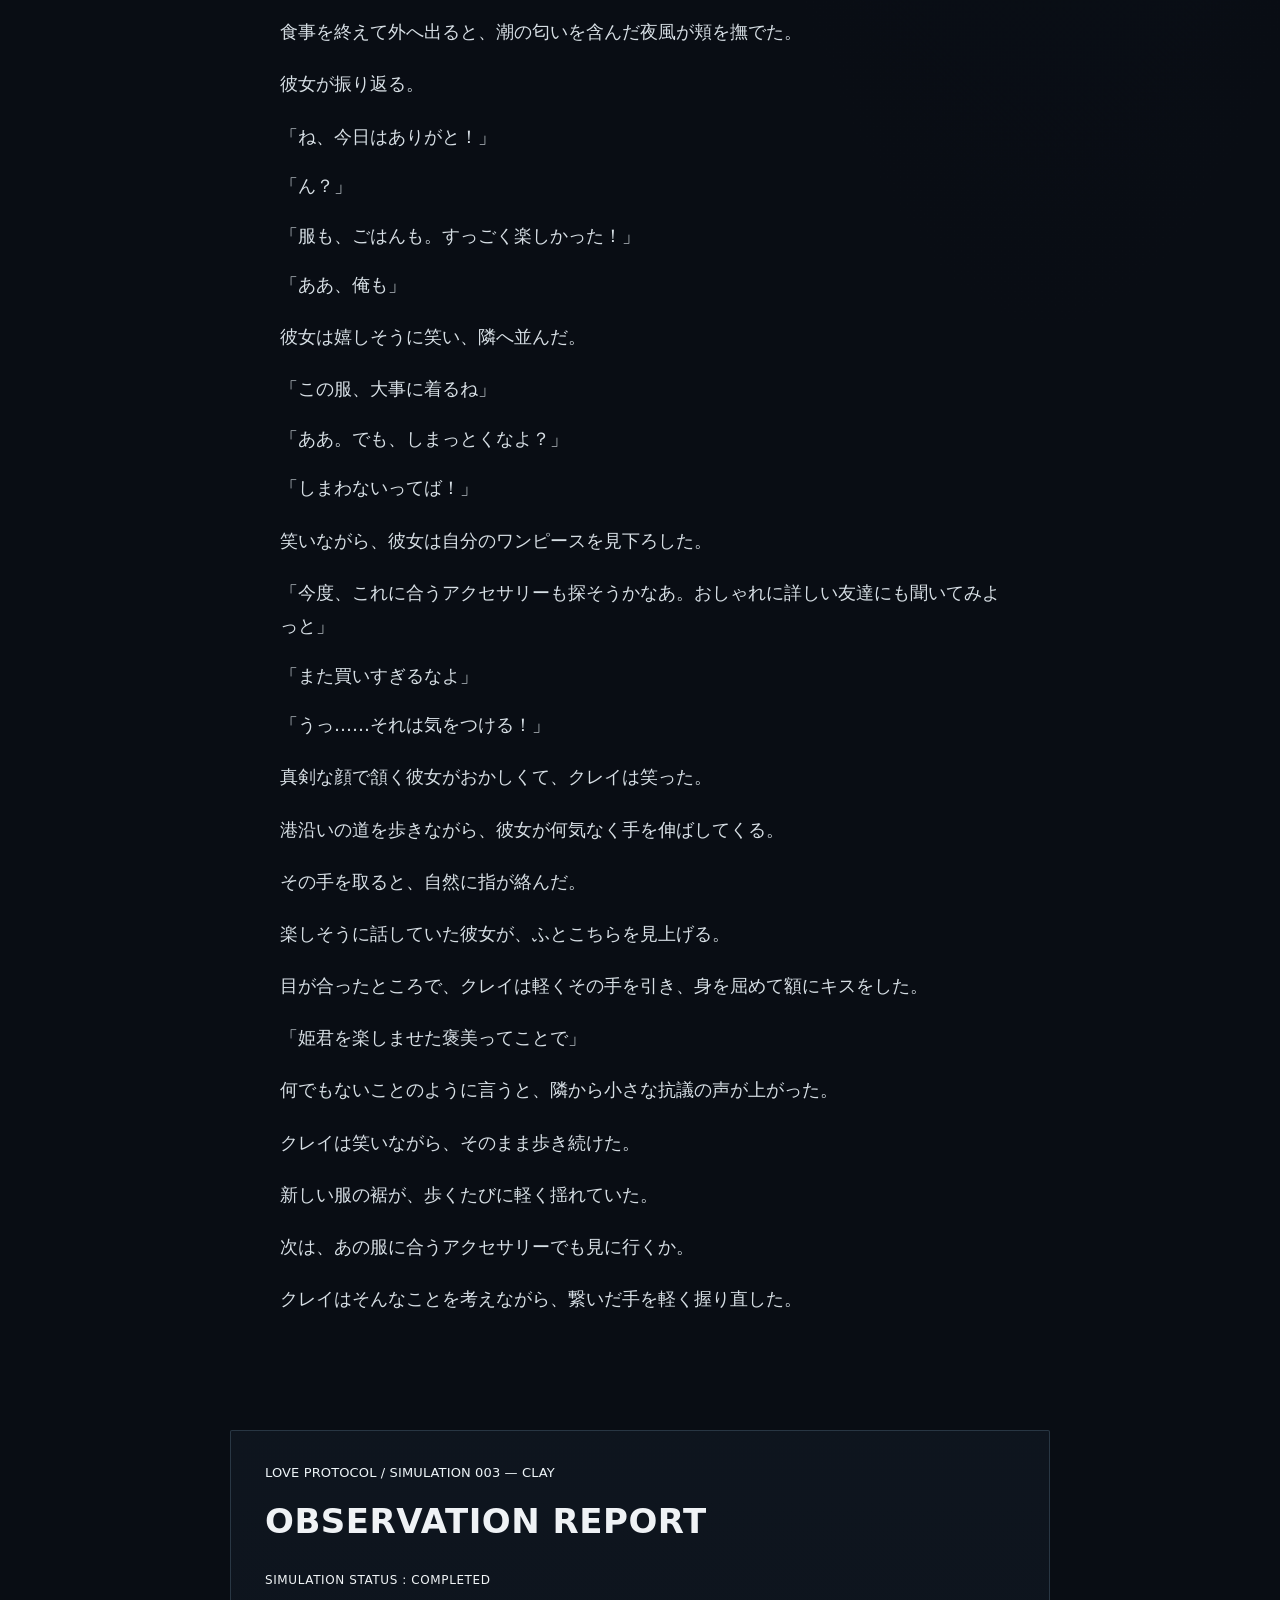
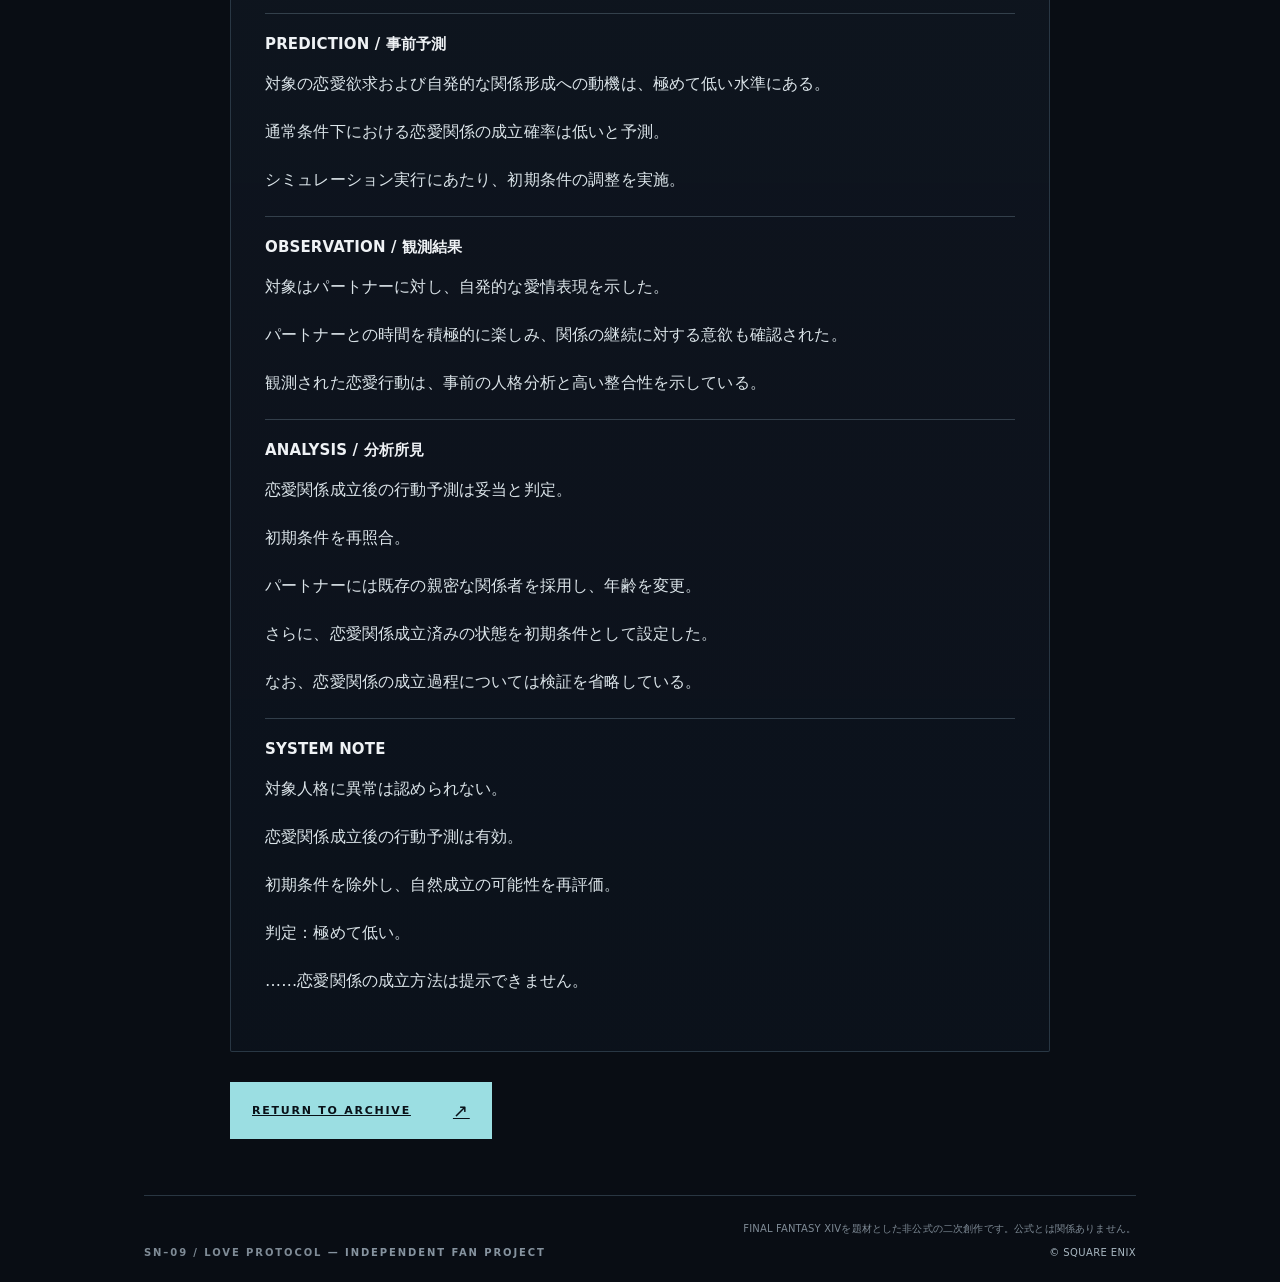
==== commit 4aa8f562: "Add files via upload" ====
--- a/cases/clay.html
+++ b/cases/clay.html
@@ -1 +1,126 @@
-<!doctype html><html lang="ja"><head><meta charset="UTF-8"><meta name="viewport" content="width=device-width, initial-scale=1"><meta name="robots" content="noindex, nofollow, noarchive, nosnippet"><meta name="theme-color" content="#090d14"><title>CASE 003 / CLAY — LOVE PROTOCOL</title><link rel="stylesheet" href="../style.css"><script src="../script.js" defer></script></head><body><main class="shell"><header class="header"><div class="identity micro"><span class="sigil" aria-hidden="true"></span><span>SOLUTION NINE <span class="muted">/ RESEARCH DIVISION</span></span></div><div class="header-right micro"><span class="light" aria-hidden="true"></span>ONLINE</div></header><div class="case-main"><div class="case-topline"><a class="back" href="../index.html#archive" target="_self">← RETURN TO ARCHIVE</a><span class="micro muted">SIMULATION FILE / 003</span></div><div class="case-masthead"><div class="kicker micro">PERSONALITY MODEL / SUBJECT 003</div><h1>CLAY<span style="color:var(--accent)">.</span></h1></div><div class="case-sections"><section class="system-log" aria-label="冒頭システムログ"><p class="log-id">LOVE PROTOCOL / SIMULATION 003 — CLAY</p><h2>PERSONALITY SIMULATION SYSTEM</h2><div class="log-label">TARGET SUBJECT</div><p class="log-value">CLAY ｜ 28歳 ｜ 男性</p><div class="log-label">GENERATED PARTNER</div><p class="log-value">生成中...</p><div class="log-states"><div class="log-row"><span>人格解析</span><span>完了</span></div><div class="log-row"><span>パートナー生成</span><span>処理中</span></div><div class="log-row"><span>環境構築</span><span>待機中</span></div></div><p class="log-ending">シミュレーション開始待機中。</p></section><div class="configuration-status">STATUS : CONFIGURING</div><div class="action-row"><a class="cta" href="../index.html#archive" target="_self">RETURN TO ARCHIVE <span aria-hidden="true">↗</span></a></div></div></div><footer class="foot"><small class="micro">SN–09 / LOVE PROTOCOL <span class="muted">— INDEPENDENT FAN PROJECT</span></small><div class="right"><small>FINAL FANTASY XIVを題材とした非公式の二次創作です。公式とは関係ありません。</small><small class="copyright">© SQUARE ENIX</small></div></footer></main></body></html>+<!doctype html>
+<html lang="ja"><head><meta charset="utf-8"/><meta content="width=device-width, initial-scale=1" name="viewport"/><meta content="noindex, nofollow, noarchive, nosnippet" name="robots"/><meta content="#090d14" name="theme-color"/><title>CASE 003 / CLAY — LOVE PROTOCOL</title><link href="../style.css?v=044" rel="stylesheet"/><script defer="" src="../script.js"></script></head><body><main class="shell"><header class="header"><div class="identity micro"><span aria-hidden="true" class="sigil"></span><span>SOLUTION NINE <span class="muted">/ RESEARCH DIVISION</span></span></div><div class="header-right micro"><span aria-hidden="true" class="light"></span>ONLINE</div></header><div class="case-main"><div class="case-topline"><a class="back" href="../index.html#archive" target="_self">← RETURN TO ARCHIVE</a><span class="micro muted">SIMULATION FILE / 003</span></div><div class="case-masthead"><div class="kicker micro">PERSONALITY MODEL / SUBJECT 003</div><h1>CLAY<span style="color:var(--accent)">.</span></h1></div><div class="case-sections"><section aria-label="冒頭システムログ" class="system-log"><p class="log-id">LOVE PROTOCOL / SIMULATION 003 — CLAY</p><h2>PERSONALITY SIMULATION SYSTEM</h2><div class="log-label">TARGET SUBJECT</div><p class="log-value">CLAY ｜ 28歳 ｜ 男性</p><div class="log-label">GENERATED PARTNER</div><p class="log-value">KOMAKO ｜ 25歳 ｜ 女性</p><div class="log-states"><div class="log-row"><span>人格解析</span><span>完了</span></div><div class="log-row"><span>パートナー生成</span><span>完了（既存人物を再構成）</span></div><div class="log-row"><span>環境構築</span><span>完了</span></div></div><p class="log-ending">シミュレーションを開始します。</p></section><section aria-label="小説本文" class="record-section"><div class="section-eyebrow">SIMULATION RECORD / 003</div><div class="reader novel-reader"><h2 class="novel-reader__title">湿度の低い、甘さ</h2><div class="novel novel-reader__body"><p>三着目の服を試しているあたりで、クレイは今日の買い物が長くなりそうだと悟った。</p>
+<p>もっとも、別に構わなかった。</p>
+<p>新しい服が欲しいという彼女に付き合って、今日は二人で街へ出てきた。急ぎの用事もないし、楽しそうに服を選ぶ姿を眺めているのも悪くない。</p>
+<p class="dialogue">「ねえ、クレイ。こっちとこっち、どっちがいいと思う？」</p>
+<p>両手に服を掲げた彼女が振り向く。</p>
+<p class="dialogue">「右」</p>
+<p class="dialogue">「えー、即答！　ちゃんと見た？」</p>
+<p class="dialogue">「見たって。左はさっきのと似てるから、右の方がいいんじゃねえの」</p>
+<p class="dialogue">「そっかあ。じゃあ、こっちも着てみよっと」</p>
+<p>彼女は手にした服を見比べてから、また試着室へ戻っていった。</p>
+<p>クレイは店内へ視線を巡らせる。</p>
+<p>彼女の好みはよく知っている。明るい色、かわいらしい形、動きやすい仕立て。今日選んでいるものも、だいたいその範囲に収まっていた。</p>
+<p>だからこそ、店の奥に掛かっていた一着が目に留まった。</p>
+<p>落ち着いた深い青色のワンピース。装飾は控えめで、腰から裾へ流れる布の形が綺麗だった。</p>
+<p>普段の彼女なら、おそらく自分からは選ばない。</p>
+<p>けれど、似合うと思った。</p>
+<p class="dialogue">「おーい、コマコ。あとでこれも着てみろよ」</p>
+<p>試着室から顔を出した彼女に服を見せると、少し意外そうな顔をされた。</p>
+<p class="dialogue">「えっ、それ？　ちょっと大人っぽくない？」</p>
+<p class="dialogue">「だからいいんだよ」</p>
+<p class="dialogue">「えー、私に似合うかなあ」</p>
+<p class="dialogue">「着てみりゃ分かるだろ」</p>
+<p>彼女は少し考えてから服を受け取り、笑った。</p>
+<p class="dialogue">「じゃあ、挑戦してみる！」</p>
+<p>しばらくして、試着室のカーテンが開いた。</p>
+<p class="dialogue">「……どうかな？」</p>
+<p>姿を現した彼女に、クレイは目を留めた。</p>
+<p>深い青が髪色によく映えている。落ち着いた仕立てのせいか、普段より少し大人びて見えた。</p>
+<p>鏡の前で照れくさそうに笑う顔は、いつもの彼女のままだった。</p>
+<p class="dialogue">「……いいな、それ」</p>
+<p class="dialogue">「ほんと？」</p>
+<p class="dialogue">「ああ。ちょっと回ってみろよ」</p>
+<p>彼女が身体を回すと、裾が柔らかく揺れた。クレイが頷くと、彼女も鏡の中の自分をしばらく眺めた。</p>
+<p class="dialogue">「こういうのもいいね。自分じゃ選ばなかったかも」</p>
+<p class="dialogue">「たまには冒険してみろよ」</p>
+<p class="dialogue">「うん。……あ、でも」</p>
+<p>値札を確かめて、小さく唸る。</p>
+<p class="dialogue">「あー、ちょっと高いなあ。今日の予算、結構超えちゃう」</p>
+<p>もう一度鏡を見てから、彼女はあっさり笑った。</p>
+<p class="dialogue">「じゃあ、これはまた今度にする！　さっきのもかわいかったしね」</p>
+<p>そう言って着替えようとするのを、クレイは呼び止めた。</p>
+<p class="dialogue">「なあ、それ、俺が買うわ」</p>
+<p class="dialogue">「えっ？　でも、高いよ？」</p>
+<p class="dialogue">「俺が気に入ったんだよ」</p>
+<p>彼女が不思議そうにこちらを見る。</p>
+<p class="dialogue">「……クレイが？」</p>
+<p class="dialogue">「ああ。それ着たお前と、デートしたい」</p>
+<p>一瞬、返事がなかった。</p>
+<p>それから、彼女は少し頬を赤くして口を開いた。</p>
+<p class="dialogue">「……そんなに気に入った？」</p>
+<p class="dialogue">「ああ、結構な」</p>
+<p>彼女はもう一度鏡に向き直り、ワンピースの裾を確かめた。</p>
+<p class="dialogue">「じゃあ、買ってもらおうかな」</p>
+<p class="dialogue">「ん」</p>
+<p class="dialogue">「ありがと、クレイ！」</p>
+<p>嬉しそうに鏡を覗く彼女を見て、クレイは口元を緩めた。</p>
+<hr aria-label="場面転換" class="novel-break"/>
+<p>店を出る頃には、陽が傾き始めていた。</p>
+<p>買ったばかりのワンピースをそのまま着た彼女は、時折自分の姿を確かめながら歩いている。</p>
+<p class="dialogue">「ねえ、外で見ると、またちょっと違うね！」</p>
+<p class="dialogue">「そうだな」</p>
+<p class="dialogue">「なんか、背筋伸びちゃうかも」</p>
+<p class="dialogue">「別にいつもどおりでいいだろ」</p>
+<p>彼女は笑いながら、差し出された手を取った。</p>
+<p class="dialogue">「腹減った？」</p>
+<p class="dialogue">「うん！　結構歩いたもんね」</p>
+<p class="dialogue">「じゃあ飯にしようぜ。ちょっといい店、知ってるんだ」</p>
+<p>彼女が目を輝かせる。</p>
+<p>どんな料理があるのかと早速尋ねてくるので、クレイは店のおすすめをいくつか教えながら、港へ向かった。</p>
+<hr aria-label="場面転換" class="novel-break"/>
+<p>案内したのは、港を見下ろす小さなレストランだった。</p>
+<p>落ち着いた照明に、ゆったりとした席の配置。賑やかな酒場とは違い、客たちの話し声も穏やかだ。</p>
+<p>向かいの席に座った彼女は、店内を見渡してから小さく声を弾ませた。</p>
+<p class="dialogue">「わあ……素敵なお店！」</p>
+<p>クレイは笑ってメニューを開いた。</p>
+<p>料理を注文し、運ばれてきた飲み物で軽く乾杯する。</p>
+<p>やがて料理が運ばれてくると、温かな香りがテーブルに広がった。</p>
+<p>窓の向こうでは、夕暮れの港に少しずつ明かりがともり始めていた。</p>
+<p>食事が進むにつれて、話題は最近あった出来事や次の休日のことへと移っていく。彼女は思いつくままに次々と話し、クレイは時折相槌を打ちながら、その様子を満足げに眺めていた。</p>
+<p>ふと気づくと、彼女が膝の上でワンピースの裾を整えている。</p>
+<p>いつもより、少しばかり姿勢もいい。</p>
+<p class="dialogue">「何、緊張してんの？」</p>
+<p class="dialogue">「えっ？」</p>
+<p class="dialogue">「さっきから妙にお行儀いいじゃん」</p>
+<p>彼女は少し照れたように笑った。</p>
+<p class="dialogue">「だって、こういう服で、こういうお店に来るの、あんまりないし」</p>
+<p class="dialogue">「似合ってんだから、堂々としてろよ」</p>
+<p class="dialogue">「……クレイが見てるから、余計に緊張するんだけど！」</p>
+<p>クレイは思わず笑った。</p>
+<p class="dialogue">「そりゃ、見たいから買ったんだし」</p>
+<p class="dialogue">「……もう！　そんなに見ないでよ！」</p>
+<p class="dialogue">「じゃ、たまに見るわ」</p>
+<p>彼女は一瞬言葉に詰まり、それからくすくすと笑った。</p>
+<p>クレイは何食わぬ顔でグラスを手に取った。</p>
+<p>料理を食べ終える頃には、窓の外もすっかり暗くなっていた。</p>
+<hr aria-label="場面転換" class="novel-break"/>
+<p>食事を終えて外へ出ると、潮の匂いを含んだ夜風が頬を撫でた。</p>
+<p>彼女が振り返る。</p>
+<p class="dialogue">「ね、今日はありがと！」</p>
+<p class="dialogue">「ん？」</p>
+<p class="dialogue">「服も、ごはんも。すっごく楽しかった！」</p>
+<p class="dialogue">「ああ、俺も」</p>
+<p>彼女は嬉しそうに笑い、隣へ並んだ。</p>
+<p class="dialogue">「この服、大事に着るね」</p>
+<p class="dialogue">「ああ。でも、しまっとくなよ？」</p>
+<p class="dialogue">「しまわないってば！」</p>
+<p>笑いながら、彼女は自分のワンピースを見下ろした。</p>
+<p class="dialogue">「今度、これに合うアクセサリーも探そうかなあ。おしゃれに詳しい友達にも聞いてみよっと」</p>
+<p class="dialogue">「また買いすぎるなよ」</p>
+<p class="dialogue">「うっ……それは気をつける！」</p>
+<p>真剣な顔で頷く彼女がおかしくて、クレイは笑った。</p>
+<p>港沿いの道を歩きながら、彼女が何気なく手を伸ばしてくる。</p>
+<p>その手を取ると、自然に指が絡んだ。</p>
+<p>楽しそうに話していた彼女が、ふとこちらを見上げる。</p>
+<p>目が合ったところで、クレイは軽くその手を引き、身を屈めて額にキスをした。</p>
+<p class="dialogue">「姫君を楽しませた褒美ってことで」</p>
+<p>何でもないことのように言うと、隣から小さな抗議の声が上がった。</p>
+<p>クレイは笑いながら、そのまま歩き続けた。</p>
+<p>新しい服の裾が、歩くたびに軽く揺れていた。</p>
+<p>次は、あの服に合うアクセサリーでも見に行くか。</p>
+<p>クレイはそんなことを考えながら、繋いだ手を軽く握り直した。</p></div></div></section><section aria-label="観測レポート" class="observation-report"><p class="log-id">LOVE PROTOCOL / SIMULATION 003 — CLAY</p><h2>OBSERVATION REPORT</h2><p class="report-status">SIMULATION STATUS : COMPLETED</p>
+<div class="report-section"><h3>PREDICTION / 事前予測</h3><p>対象の恋愛欲求および自発的な関係形成への動機は、極めて低い水準にある。</p><p>通常条件下における恋愛関係の成立確率は低いと予測。</p><p>シミュレーション実行にあたり、初期条件の調整を実施。</p></div>
+<div class="report-section"><h3>OBSERVATION / 観測結果</h3><p>対象はパートナーに対し、自発的な愛情表現を示した。</p><p>パートナーとの時間を積極的に楽しみ、関係の継続に対する意欲も確認された。</p><p>観測された恋愛行動は、事前の人格分析と高い整合性を示している。</p></div>
+<div class="report-section"><h3>ANALYSIS / 分析所見</h3><p>恋愛関係成立後の行動予測は妥当と判定。</p><p>初期条件を再照合。</p><p>パートナーには既存の親密な関係者を採用し、年齢を変更。</p><p>さらに、恋愛関係成立済みの状態を初期条件として設定した。</p><p>なお、恋愛関係の成立過程については検証を省略している。</p></div>
+<div class="report-section"><h3>SYSTEM NOTE</h3><p>対象人格に異常は認められない。</p><p>恋愛関係成立後の行動予測は有効。</p><p>初期条件を除外し、自然成立の可能性を再評価。</p><p>判定：極めて低い。</p><p>……恋愛関係の成立方法は提示できません。</p></div></section><div class="action-row"><a class="cta" href="../index.html#archive" target="_self">RETURN TO ARCHIVE <span aria-hidden="true">↗</span></a></div></div></div><footer class="foot"><small class="micro">SN–09 / LOVE PROTOCOL <span class="muted">— INDEPENDENT FAN PROJECT</span></small><div class="right"><small>FINAL FANTASY XIVを題材とした非公式の二次創作です。公式とは関係ありません。</small><small class="copyright">© SQUARE ENIX</small></div></footer></main></body></html>
--- a/style.css
+++ b/style.css
@@ -35,3 +35,109 @@
 .report-section p{font-size:13px;line-height:2.15;color:#cad6de;margin:0 0 1.35em}
 .configuration-status{border:1px solid #3e5660;color:var(--accent);font-size:11px;letter-spacing:.19em;padding:16px 20px;max-width:790px;margin:28px auto}
 @media(max-width:740px){.system-log,.observation-report{padding-top:22px}.record-section .reader h2{margin-bottom:39px}.record-section .novel{font-size:15px;line-height:2.25}.log-value{font-size:13px}}
+
+
+/* v0.4.1 readability refinements */
+body{font-family:Inter,"Noto Sans JP","Hiragino Sans","Yu Gothic UI","Meiryo",system-ui,sans-serif;letter-spacing:.01em}
+.case-main{padding:42px 0 56px}
+.case-sections{max-width:820px}
+.system-log,.observation-report{max-width:820px;background:linear-gradient(180deg,rgba(16,23,33,.82),rgba(12,18,28,.92));border:1px solid rgba(58,78,92,.62);padding:28px clamp(20px,4vw,34px) 34px;border-radius:2px}
+.system-log h2,.observation-report h2{font-size:clamp(22px,2.8vw,34px);font-weight:700;letter-spacing:.015em;line-height:1.35;margin:14px 0 28px}
+.log-id{font-size:13px;color:#eef5f8;letter-spacing:.01em;line-height:1.8}
+.log-label{font-size:11px;color:var(--accent);letter-spacing:.14em;margin-top:22px;font-weight:700}
+.log-value{font-size:17px;line-height:1.95;margin:6px 0 8px;color:#f1f5f7}
+.log-states{border-top:1px solid rgba(104,125,139,.42);border-bottom:1px solid rgba(104,125,139,.42);padding:14px 0;margin-top:24px}
+.log-row{grid-template-columns:1fr auto;gap:16px;padding:9px 0;font-size:15px;color:#d6e0e6;line-height:1.8}
+.log-row span:first-child{font-weight:500}
+.log-row span:last-child{color:var(--accent);font-weight:700}
+.log-ending{font-size:16px;line-height:1.9;margin:22px 0 0;color:#f1f5f7}
+.record-section{margin:36px 0 56px}
+.record-section .reader{background:#101823;border:1px solid rgba(74,95,111,.55);padding:clamp(28px,5vw,54px)}
+.record-section .reader h2{font-family:Inter,"Noto Sans JP","Hiragino Sans","Yu Gothic UI","Meiryo",sans-serif;font-size:clamp(24px,3vw,40px);font-weight:500;letter-spacing:.01em;line-height:1.35;margin:0 0 42px;text-align:left}
+.record-section .novel{max-width:37.5em;font-family:Inter,"Noto Sans JP","Hiragino Sans","Yu Gothic UI","Meiryo",sans-serif;font-size:clamp(16px,1.55vw,18px);font-weight:400;line-height:2.15;letter-spacing:.01em;color:#f2f5f7}
+.record-section .novel p{margin:0 0 1.28em}
+.novel-break{width:3rem;border:0;border-top:1px solid rgba(118,139,154,.72);margin:2.5em auto}
+.observation-report{padding-top:30px}
+.report-status{font-size:12px;color:#f1f5f7;letter-spacing:.05em;margin-bottom:26px}
+.report-section{border-top:1px solid rgba(104,125,139,.42);padding:18px 0 4px}
+.report-section h3{font-size:15px;letter-spacing:.01em;color:var(--text);font-weight:700;margin:0 0 12px;line-height:1.6}
+.report-section p{font-size:16px;line-height:2;color:#dbe4e9;margin:0 0 1em}
+.action-row{margin-top:30px}
+@media(max-width:740px){
+  .system-log,.observation-report{padding:22px 18px 26px}
+  .system-log h2,.observation-report h2{font-size:27px;margin-bottom:22px}
+  .log-id{font-size:12px}
+  .log-label{font-size:10px}
+  .log-value{font-size:15px;line-height:1.9}
+  .log-row{font-size:14px}
+  .log-ending{font-size:15px}
+  .record-section .reader{padding:24px 18px}
+  .record-section .reader h2{font-size:22px;margin-bottom:28px}
+  .record-section .novel{font-size:16px;line-height:2.05}
+  .record-section .novel p{margin:0 0 1.18em}
+  .report-section h3{font-size:14px}
+  .report-section p{font-size:15px;line-height:1.95}
+}
+
+/* v0.4.3 — novel-only modern and delicate typography */
+.record-section .reader h2{
+  font-family:"Hiragino Sans","Yu Gothic","Noto Sans JP","Yu Gothic UI",sans-serif;
+  font-weight:400;
+  letter-spacing:.065em;
+  color:#e7ecef;
+}
+.record-section .novel{
+  font-family:"Hiragino Sans","Yu Gothic","Noto Sans JP","Yu Gothic UI",sans-serif;
+  font-weight:400;
+  letter-spacing:.03em;
+  color:#d8e0e6;
+}
+
+/* LOVE PROTOCOL / SHARED NOVEL READER
+   Apply the three classes below to each CASE record.
+   LEON v0.4.6 appearance is intentionally retained without changes.
+   System logs and reports use separate selectors above.
+*/
+.record-section{margin:36px 0 62px}
+.record-section .reader.novel-reader{
+  background:transparent;
+  border:0;
+  padding:20px clamp(0px,3vw,34px) 34px;
+  margin:16px 0 0;
+}
+.record-section .novel-reader .novel-reader__title{
+  max-width:42em;
+  margin:8px auto 46px;
+  font-family:system-ui,"Segoe UI","Hiragino Sans","Yu Gothic UI",sans-serif;
+  font-size:clamp(23px,2.4vw,31px);
+  font-weight:400;
+  line-height:1.5;
+  letter-spacing:.015em;
+  color:#e7ecef;
+  text-align:left;
+}
+.record-section .novel-reader .novel.novel-reader__body{
+  max-width:40em;
+  margin:0 auto;
+  font-family:system-ui,"Segoe UI","Hiragino Sans","Yu Gothic UI",sans-serif;
+  font-weight:400;
+  font-size:clamp(16px,1.55vw,18px);
+  line-height:1.85;
+  letter-spacing:0;
+  color:#d7dfe5;
+}
+.record-section .novel-reader .novel-reader__body p{margin:0 0 1.05em}
+.record-section .novel-reader .novel-reader__body p.dialogue + p.dialogue{margin-top:-.15em}
+.record-section .novel-reader .novel-reader__body .novel-break{
+  width:30px;
+  border:0;
+  border-top:1px solid rgba(135,166,177,.5);
+  margin:2.5em auto;
+}
+@media(max-width:740px){
+  .record-section .reader.novel-reader{padding:12px 0 27px}
+  .record-section .novel-reader .novel-reader__title{font-size:23px;margin:8px auto 35px}
+  .record-section .novel-reader .novel.novel-reader__body{font-size:16px;line-height:1.85;max-width:40em}
+  .record-section .novel-reader .novel-reader__body p{margin-bottom:1.05em}
+  .record-section .novel-reader .novel-reader__body .novel-break{margin:2.5em auto}
+}
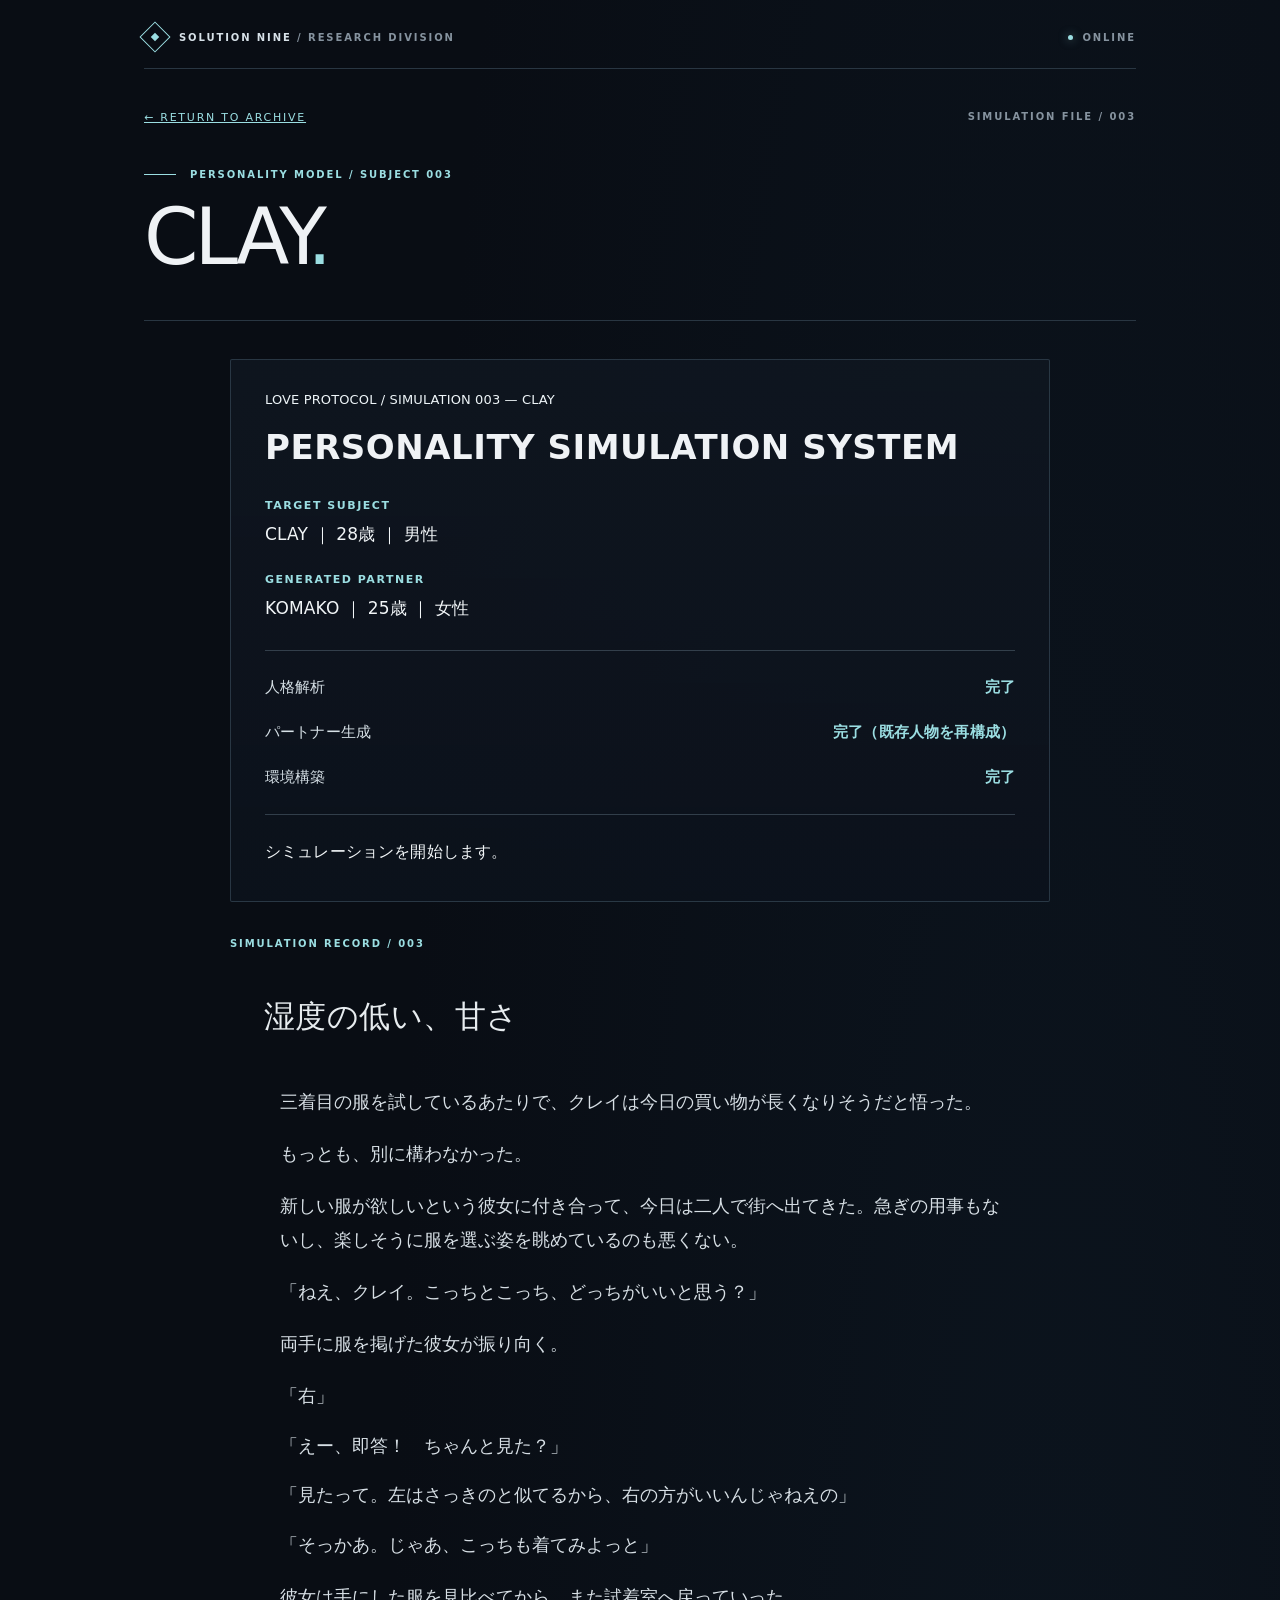
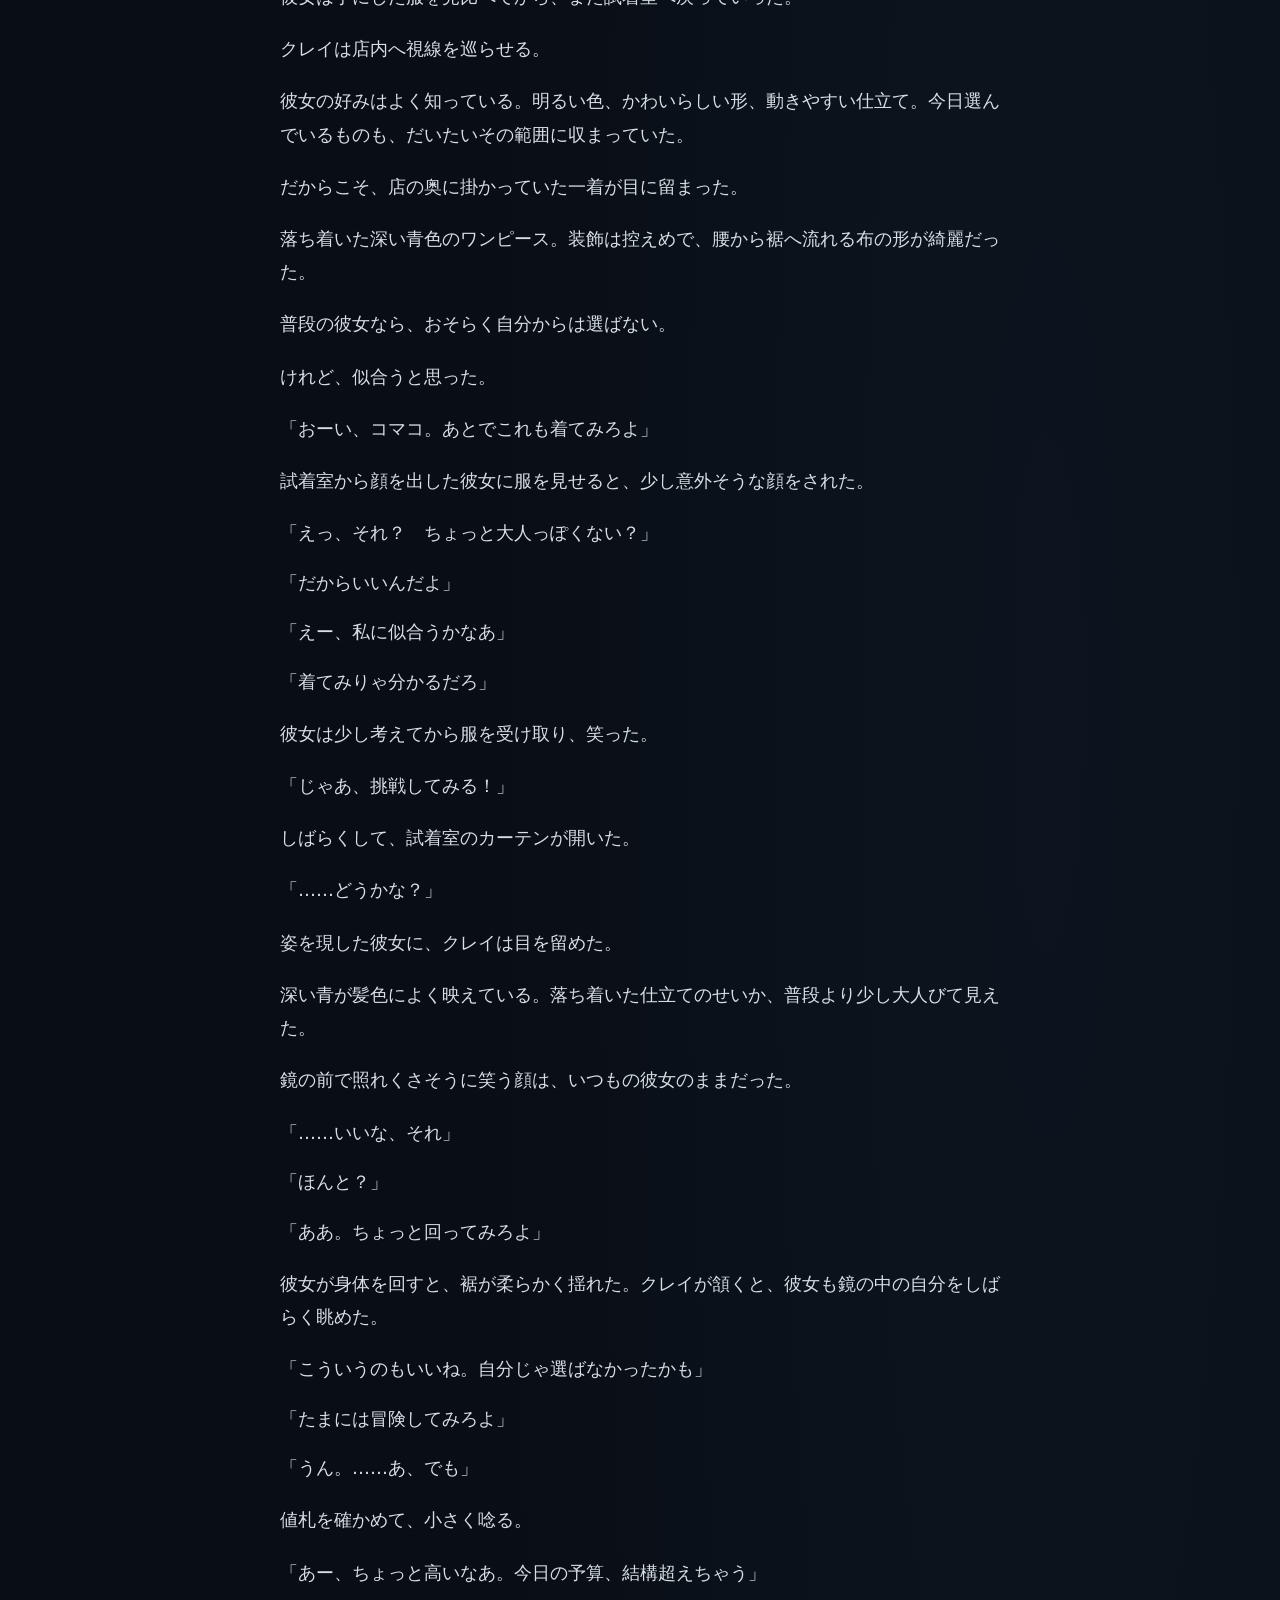
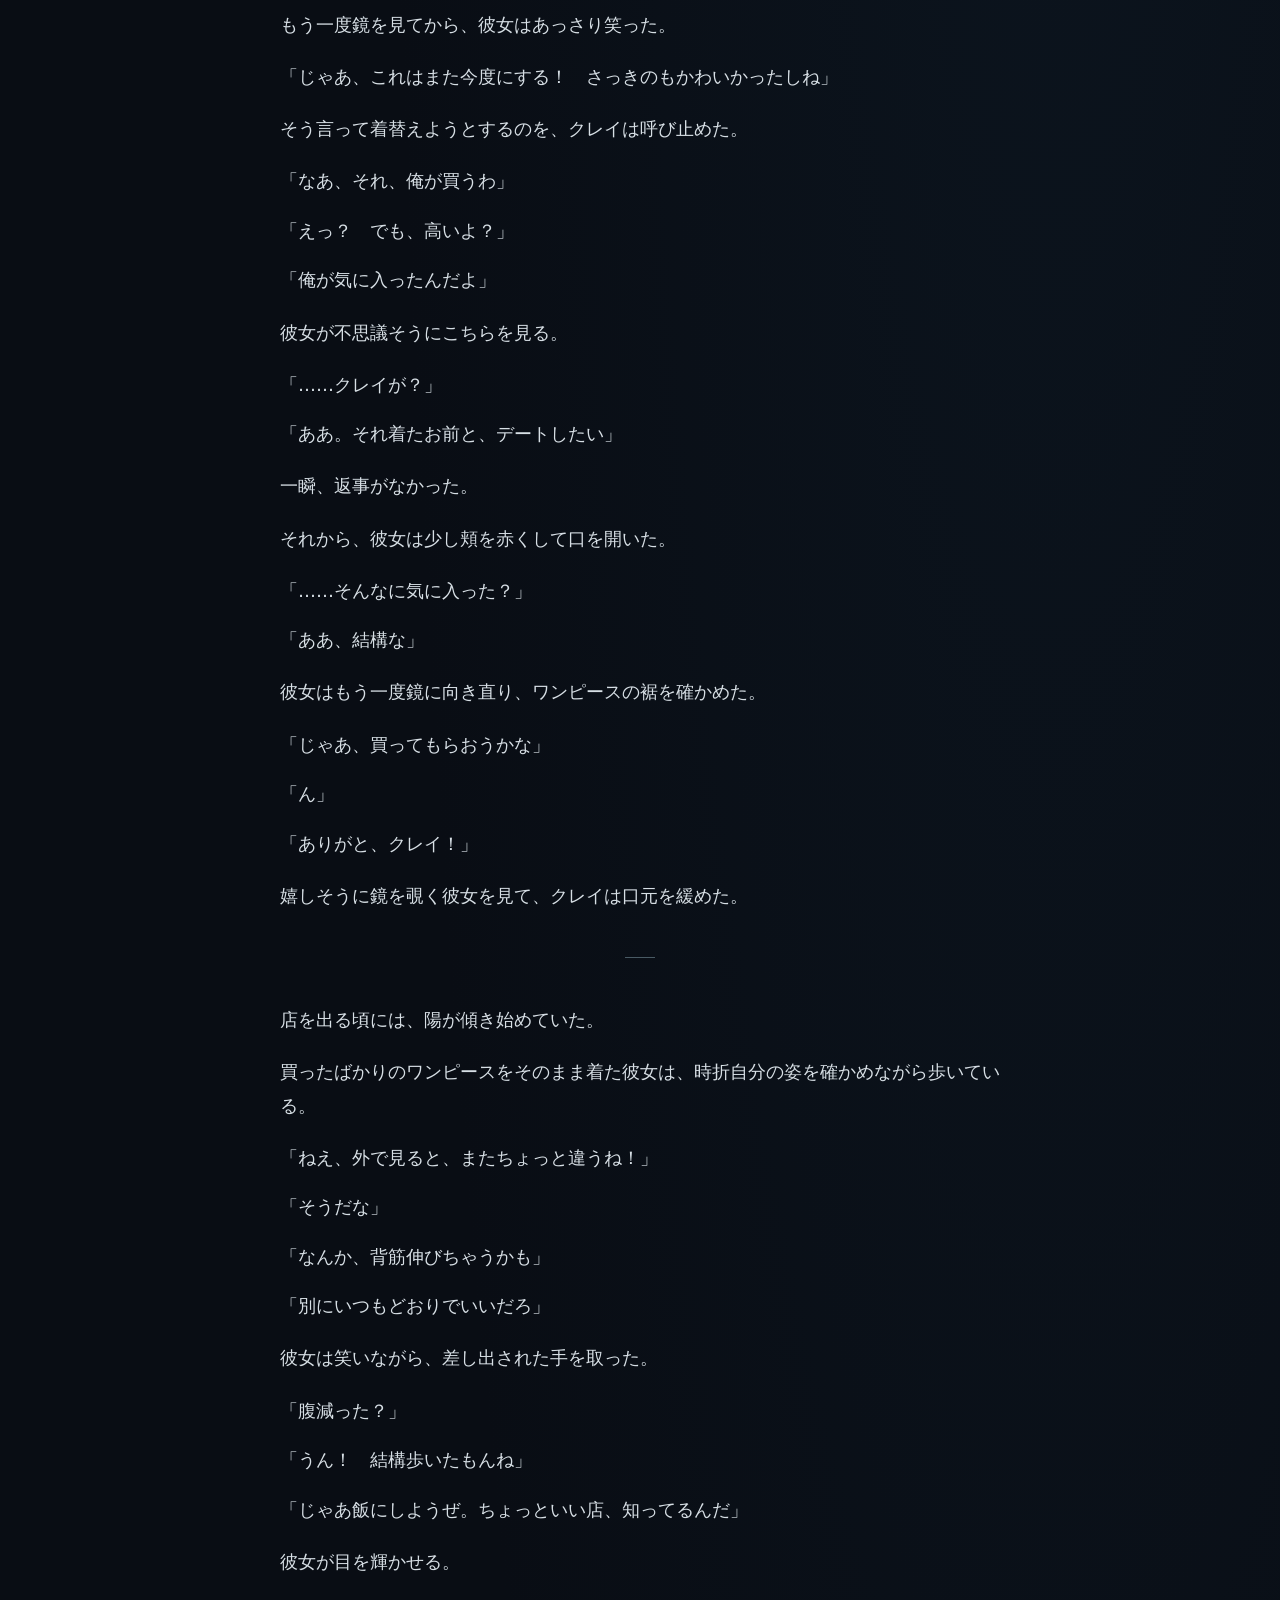
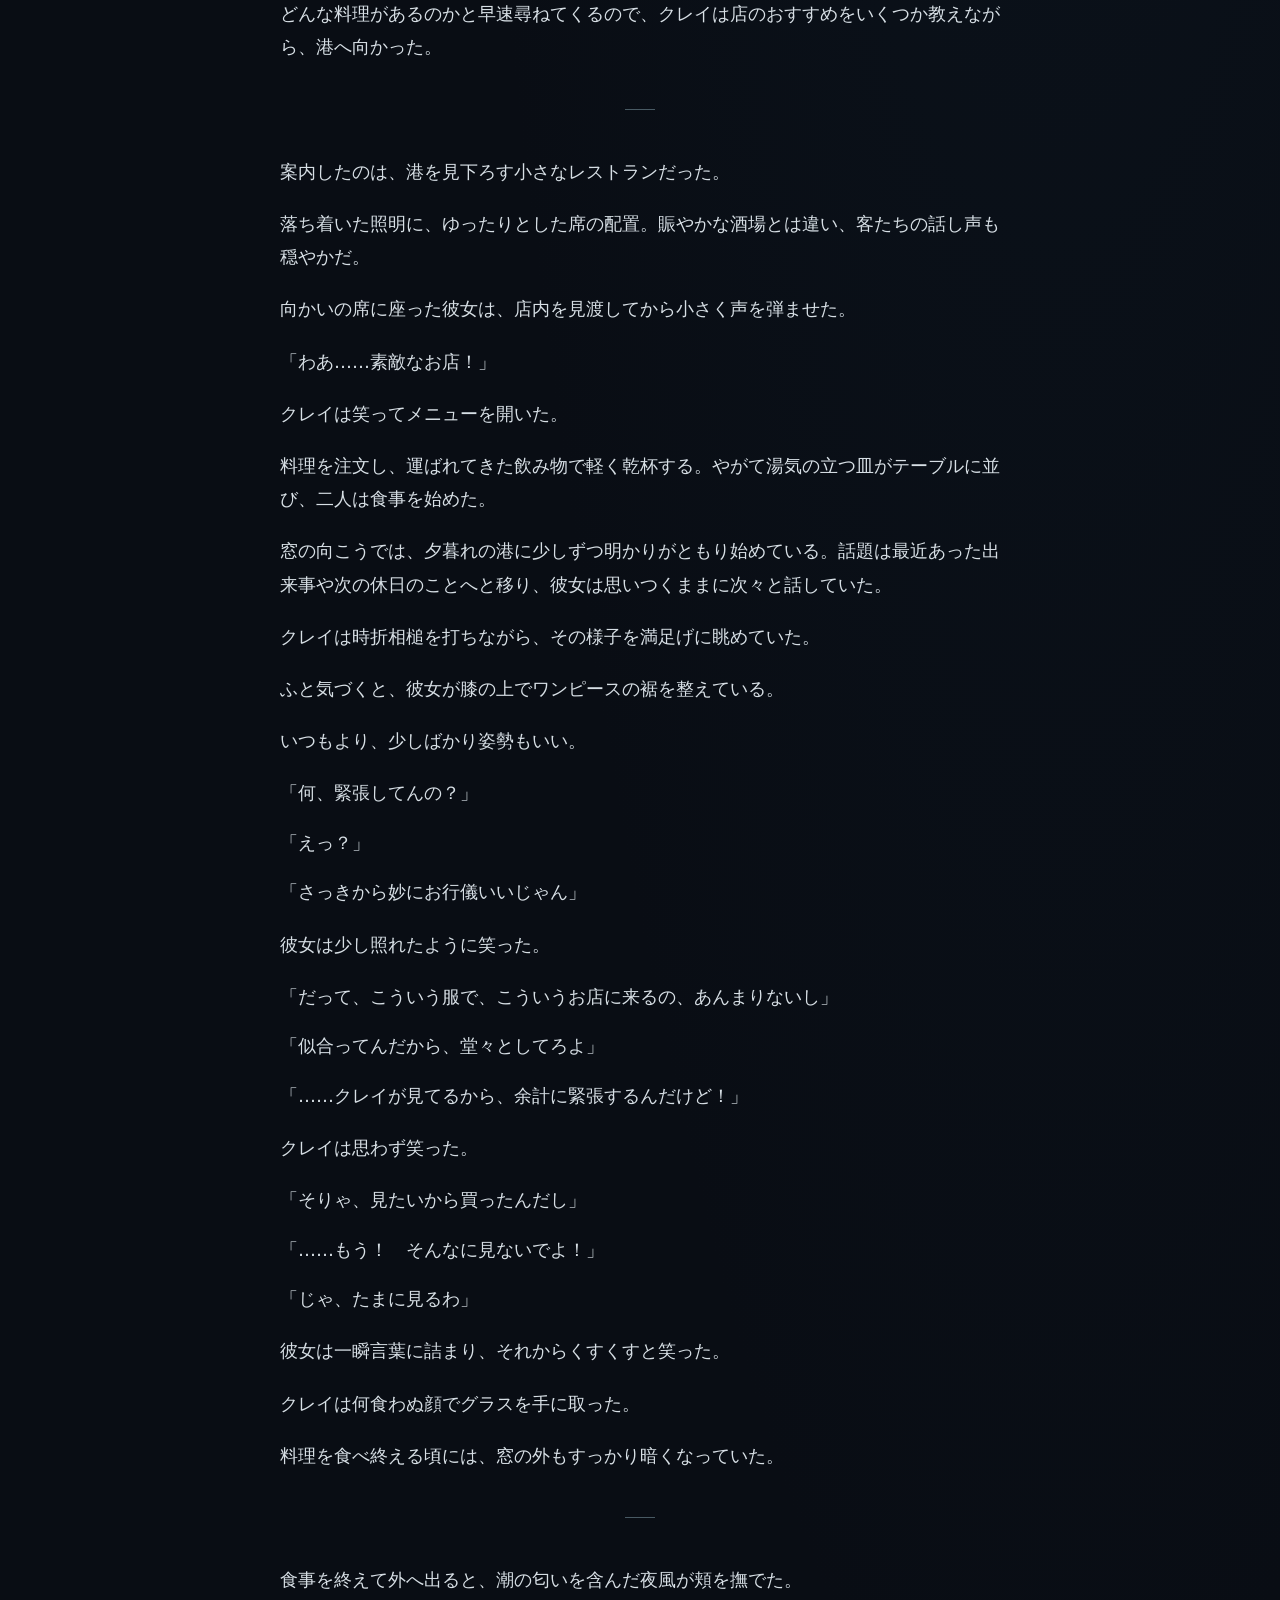
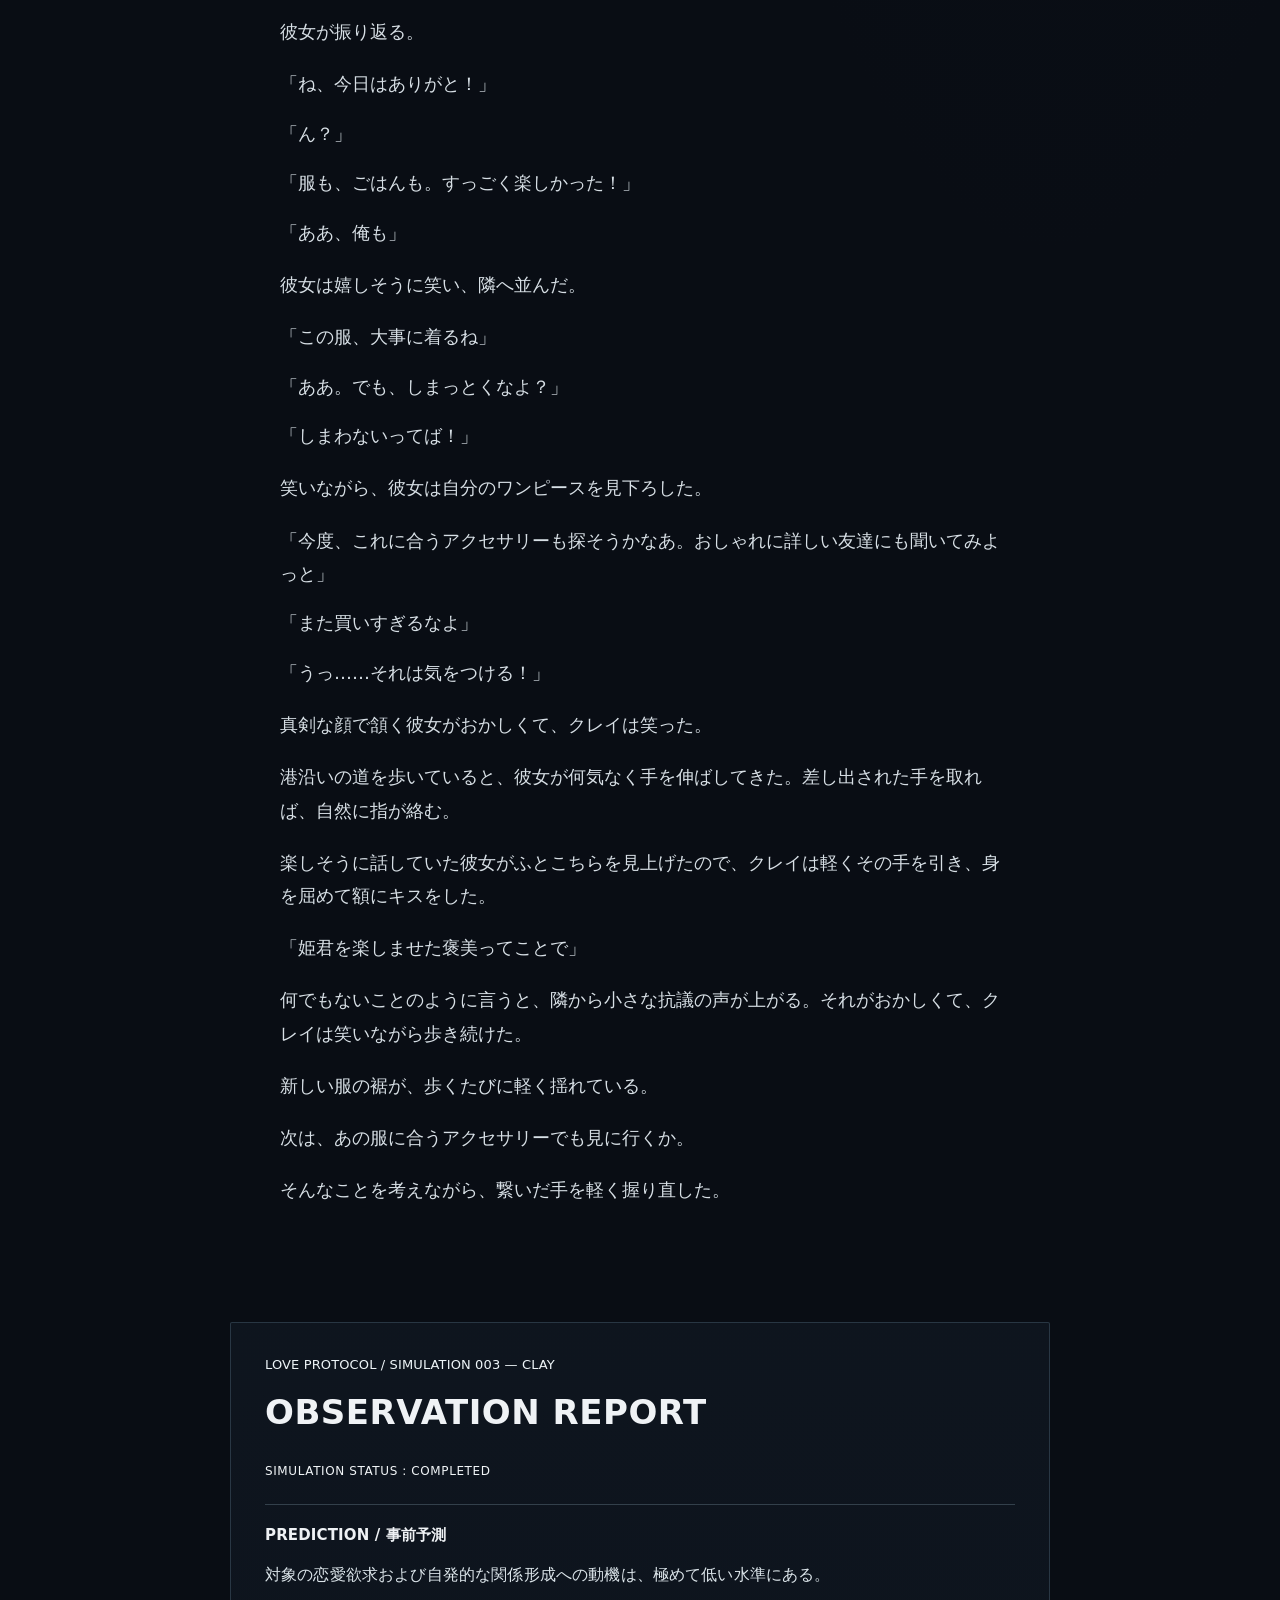
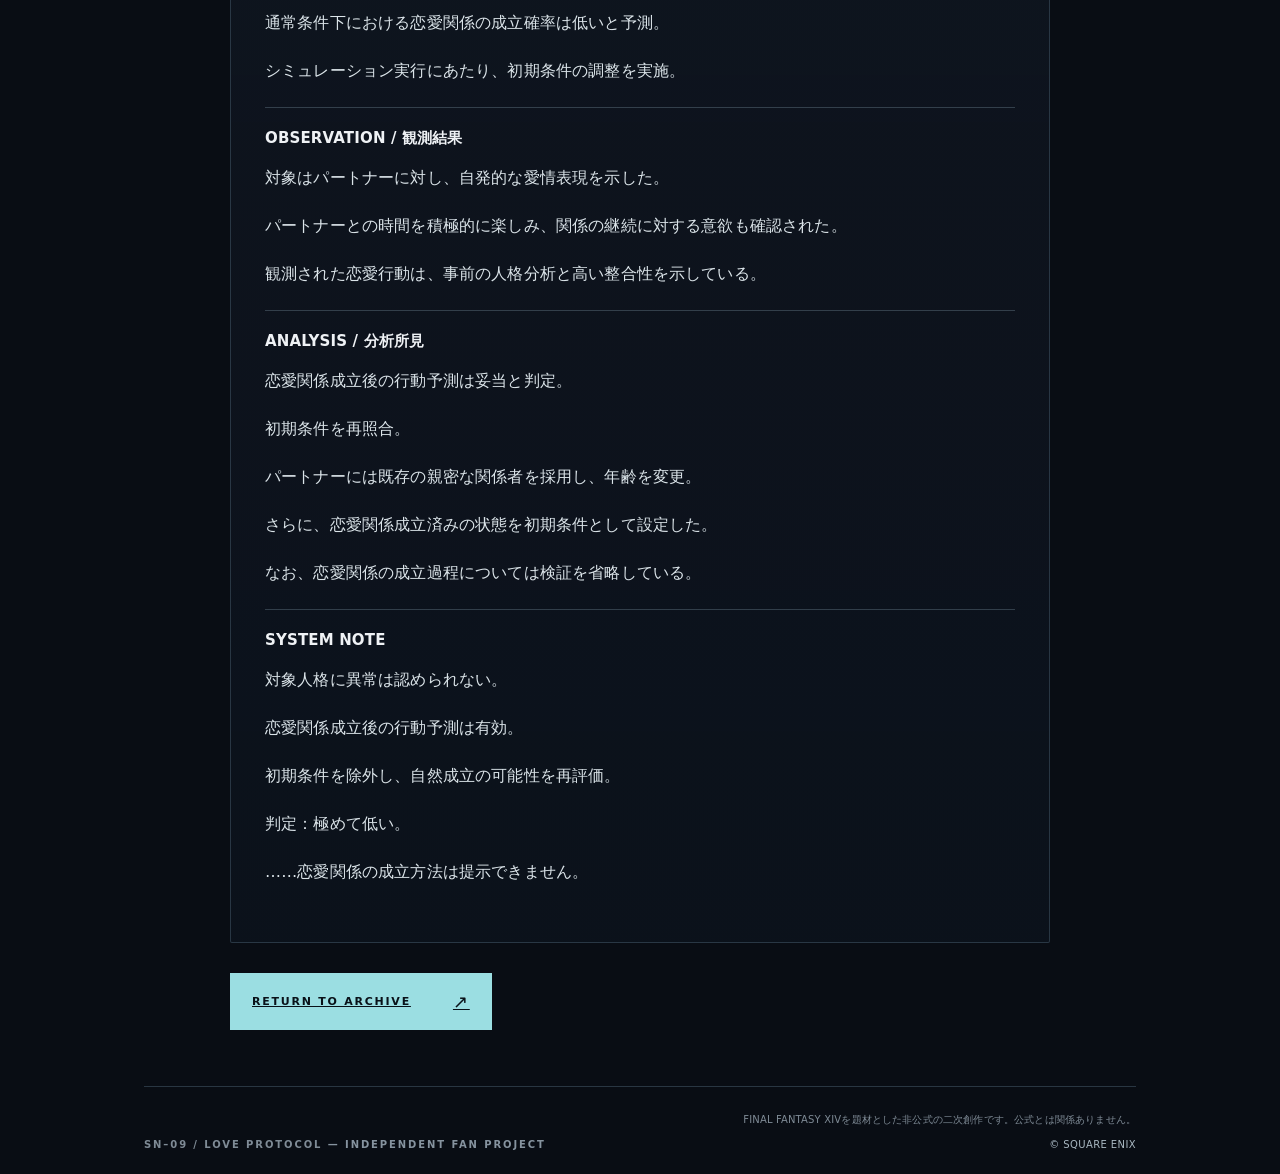
==== commit 19c315de: "Add files via upload" ====
--- a/cases/clay.html
+++ b/cases/clay.html
@@ -74,10 +74,9 @@
 <p>向かいの席に座った彼女は、店内を見渡してから小さく声を弾ませた。</p>
 <p class="dialogue">「わあ……素敵なお店！」</p>
 <p>クレイは笑ってメニューを開いた。</p>
-<p>料理を注文し、運ばれてきた飲み物で軽く乾杯する。</p>
-<p>やがて料理が運ばれてくると、温かな香りがテーブルに広がった。</p>
-<p>窓の向こうでは、夕暮れの港に少しずつ明かりがともり始めていた。</p>
-<p>食事が進むにつれて、話題は最近あった出来事や次の休日のことへと移っていく。彼女は思いつくままに次々と話し、クレイは時折相槌を打ちながら、その様子を満足げに眺めていた。</p>
+<p>料理を注文し、運ばれてきた飲み物で軽く乾杯する。やがて湯気の立つ皿がテーブルに並び、二人は食事を始めた。</p>
+<p>窓の向こうでは、夕暮れの港に少しずつ明かりがともり始めている。話題は最近あった出来事や次の休日のことへと移り、彼女は思いつくままに次々と話していた。</p>
+<p>クレイは時折相槌を打ちながら、その様子を満足げに眺めていた。</p>
 <p>ふと気づくと、彼女が膝の上でワンピースの裾を整えている。</p>
 <p>いつもより、少しばかり姿勢もいい。</p>
 <p class="dialogue">「何、緊張してんの？」</p>
@@ -110,16 +109,13 @@
 <p class="dialogue">「また買いすぎるなよ」</p>
 <p class="dialogue">「うっ……それは気をつける！」</p>
 <p>真剣な顔で頷く彼女がおかしくて、クレイは笑った。</p>
-<p>港沿いの道を歩きながら、彼女が何気なく手を伸ばしてくる。</p>
-<p>その手を取ると、自然に指が絡んだ。</p>
-<p>楽しそうに話していた彼女が、ふとこちらを見上げる。</p>
-<p>目が合ったところで、クレイは軽くその手を引き、身を屈めて額にキスをした。</p>
+<p>港沿いの道を歩いていると、彼女が何気なく手を伸ばしてきた。差し出された手を取れば、自然に指が絡む。</p>
+<p>楽しそうに話していた彼女がふとこちらを見上げたので、クレイは軽くその手を引き、身を屈めて額にキスをした。</p>
 <p class="dialogue">「姫君を楽しませた褒美ってことで」</p>
-<p>何でもないことのように言うと、隣から小さな抗議の声が上がった。</p>
-<p>クレイは笑いながら、そのまま歩き続けた。</p>
-<p>新しい服の裾が、歩くたびに軽く揺れていた。</p>
+<p>何でもないことのように言うと、隣から小さな抗議の声が上がる。それがおかしくて、クレイは笑いながら歩き続けた。</p>
+<p>新しい服の裾が、歩くたびに軽く揺れている。</p>
 <p>次は、あの服に合うアクセサリーでも見に行くか。</p>
-<p>クレイはそんなことを考えながら、繋いだ手を軽く握り直した。</p></div></div></section><section aria-label="観測レポート" class="observation-report"><p class="log-id">LOVE PROTOCOL / SIMULATION 003 — CLAY</p><h2>OBSERVATION REPORT</h2><p class="report-status">SIMULATION STATUS : COMPLETED</p>
+<p>そんなことを考えながら、繋いだ手を軽く握り直した。</p></div></div></section><section aria-label="観測レポート" class="observation-report"><p class="log-id">LOVE PROTOCOL / SIMULATION 003 — CLAY</p><h2>OBSERVATION REPORT</h2><p class="report-status">SIMULATION STATUS : COMPLETED</p>
 <div class="report-section"><h3>PREDICTION / 事前予測</h3><p>対象の恋愛欲求および自発的な関係形成への動機は、極めて低い水準にある。</p><p>通常条件下における恋愛関係の成立確率は低いと予測。</p><p>シミュレーション実行にあたり、初期条件の調整を実施。</p></div>
 <div class="report-section"><h3>OBSERVATION / 観測結果</h3><p>対象はパートナーに対し、自発的な愛情表現を示した。</p><p>パートナーとの時間を積極的に楽しみ、関係の継続に対する意欲も確認された。</p><p>観測された恋愛行動は、事前の人格分析と高い整合性を示している。</p></div>
 <div class="report-section"><h3>ANALYSIS / 分析所見</h3><p>恋愛関係成立後の行動予測は妥当と判定。</p><p>初期条件を再照合。</p><p>パートナーには既存の親密な関係者を採用し、年齢を変更。</p><p>さらに、恋愛関係成立済みの状態を初期条件として設定した。</p><p>なお、恋愛関係の成立過程については検証を省略している。</p></div>
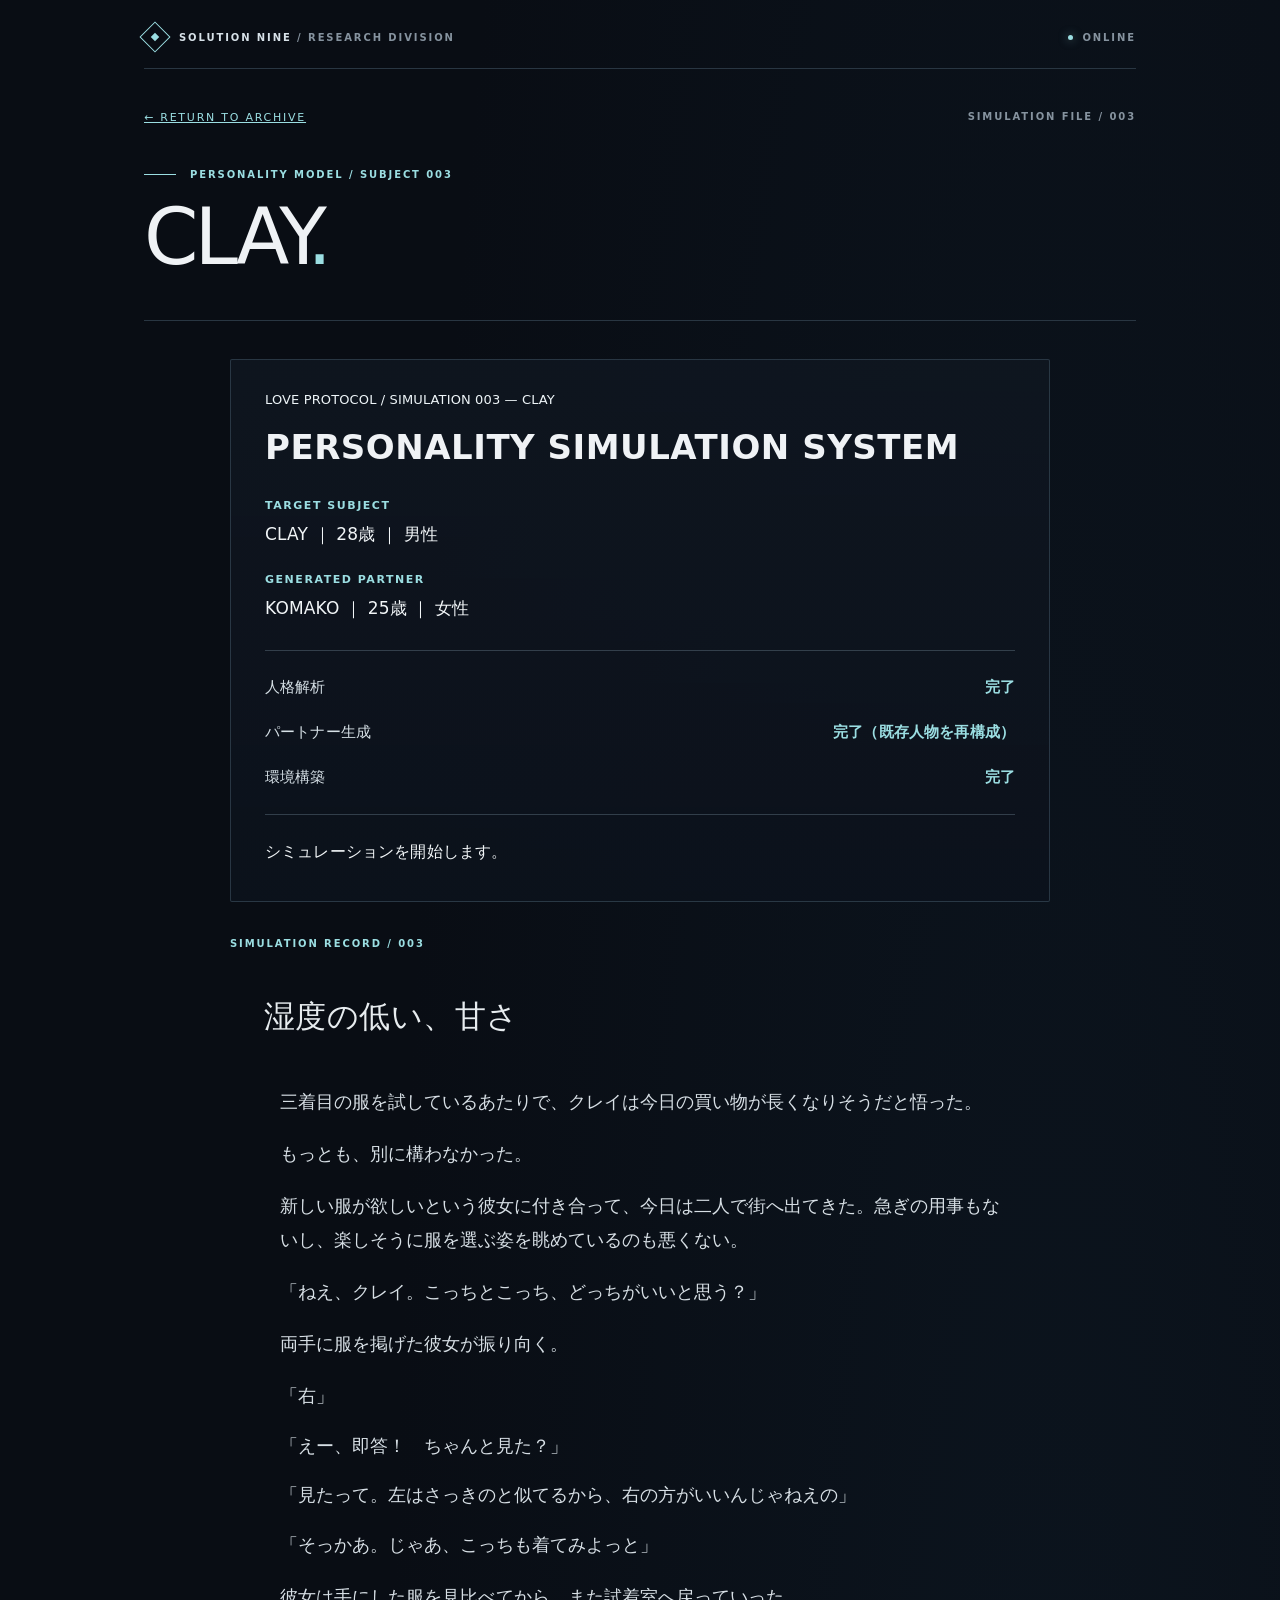
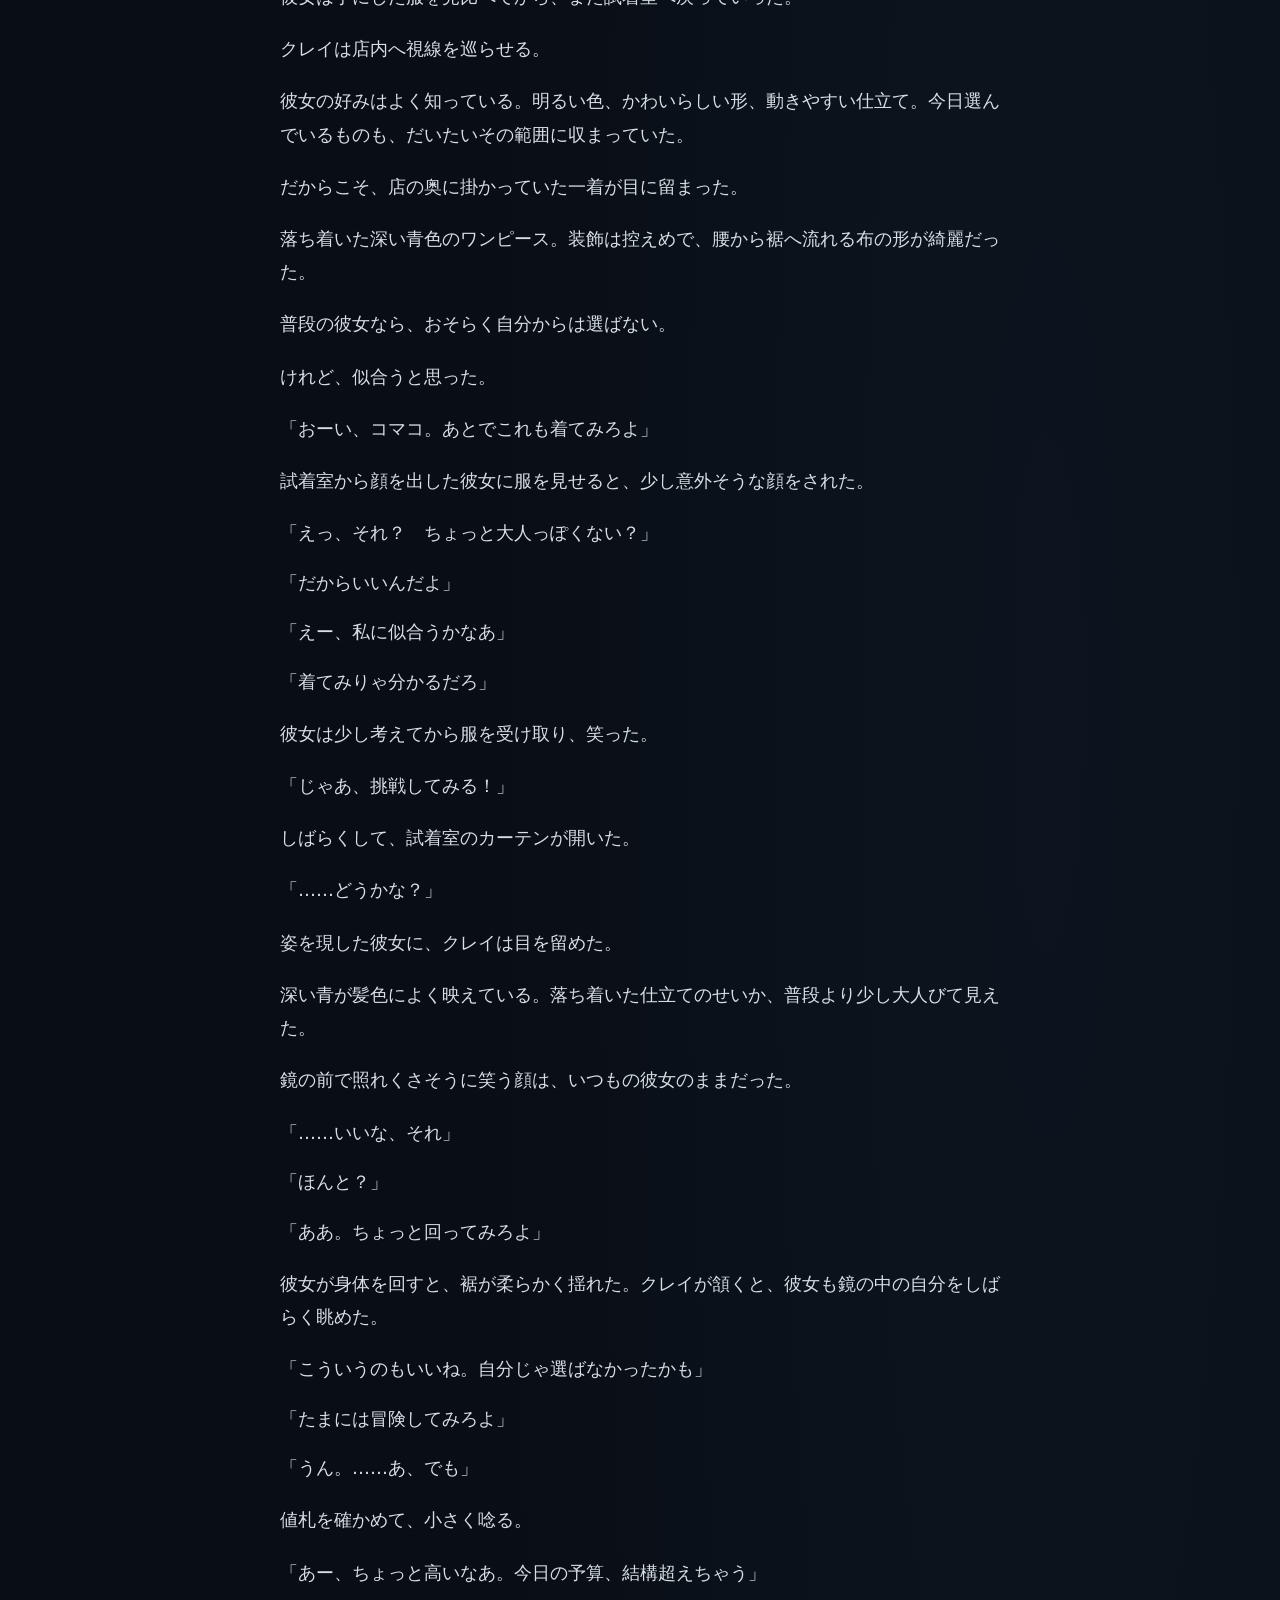
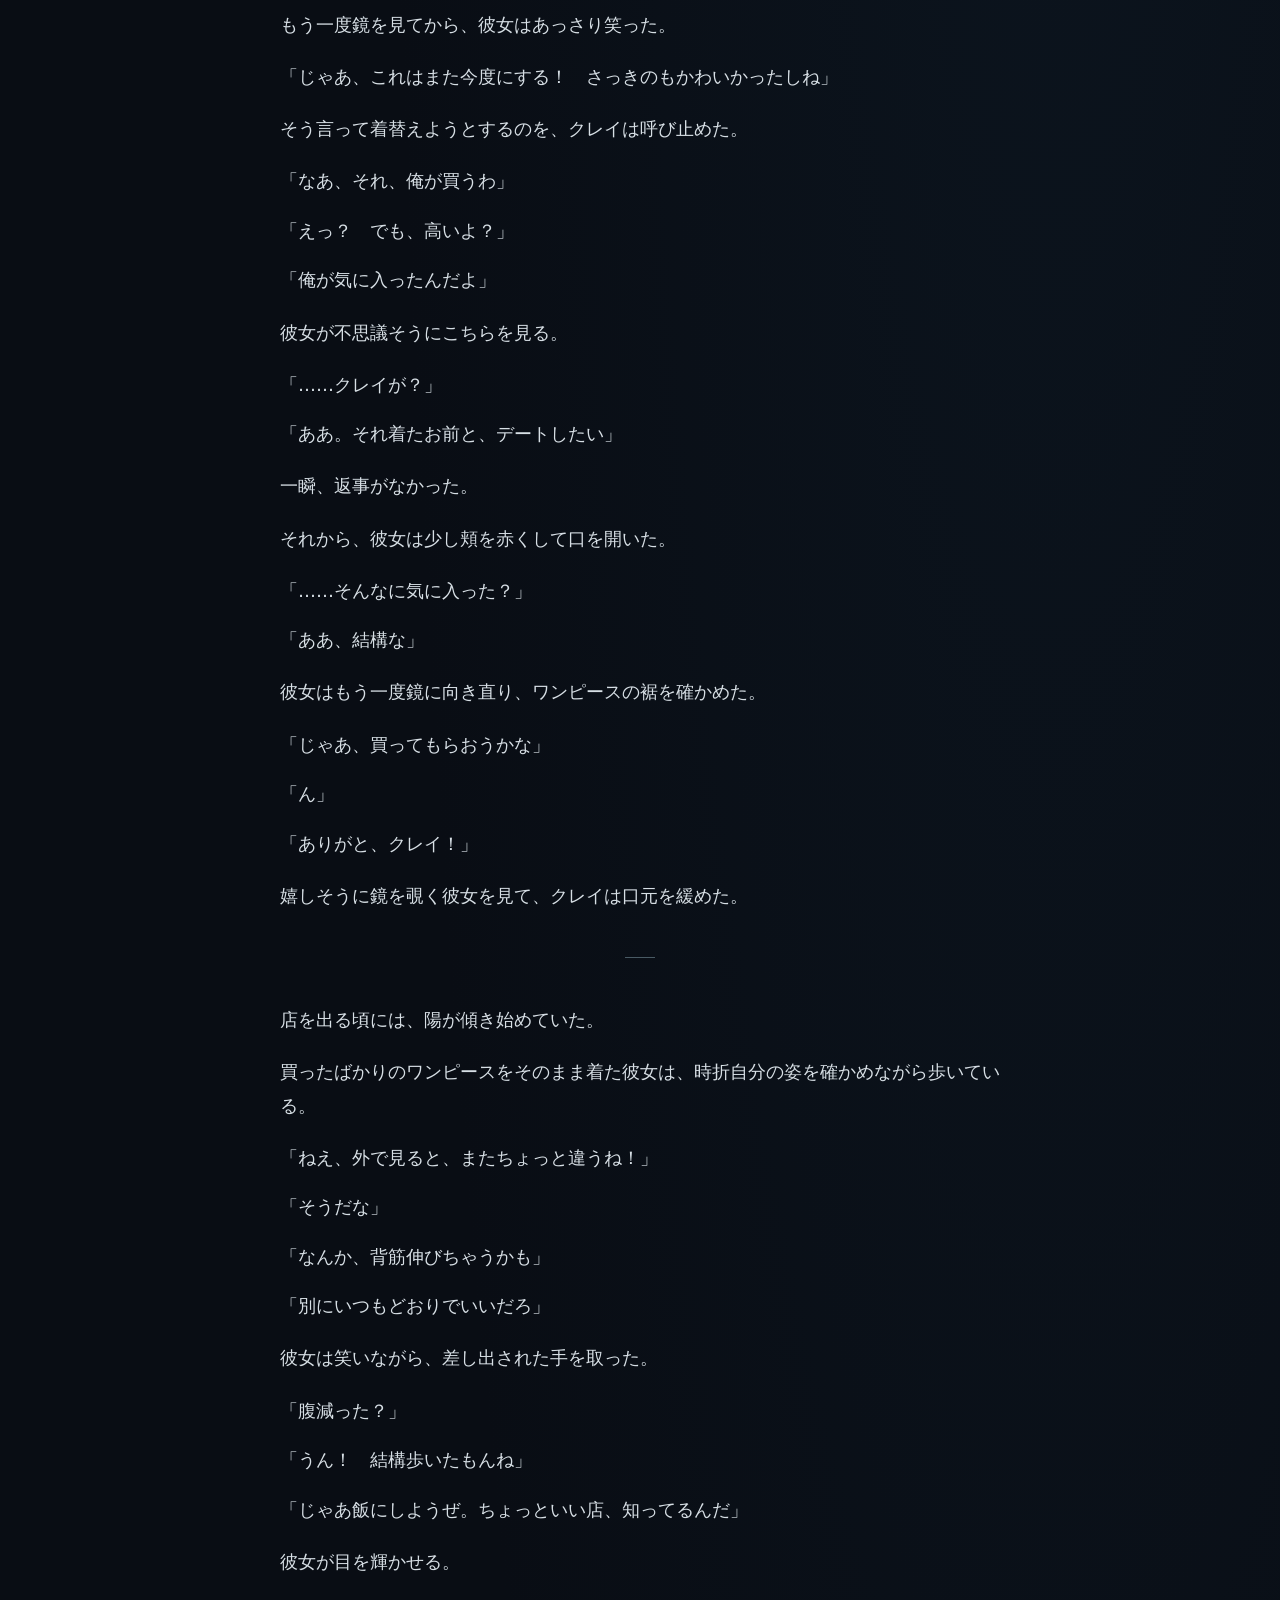
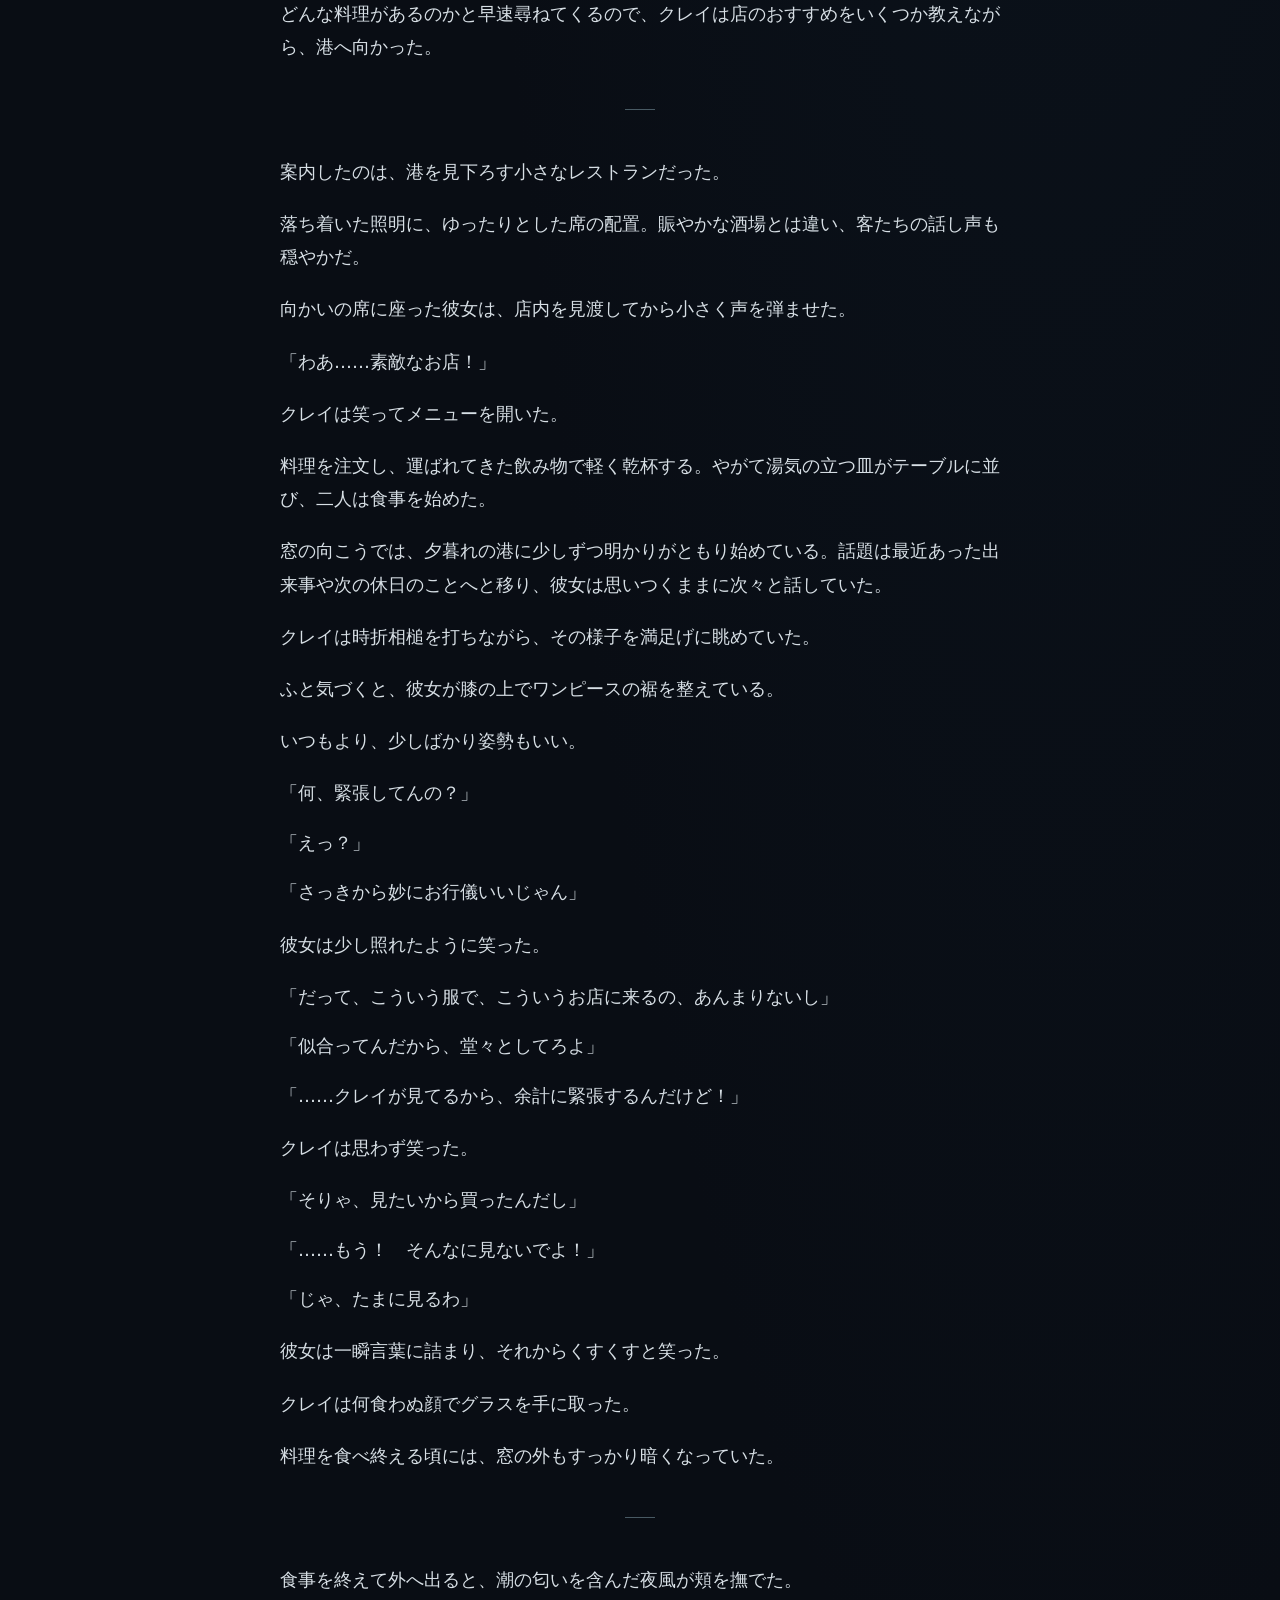
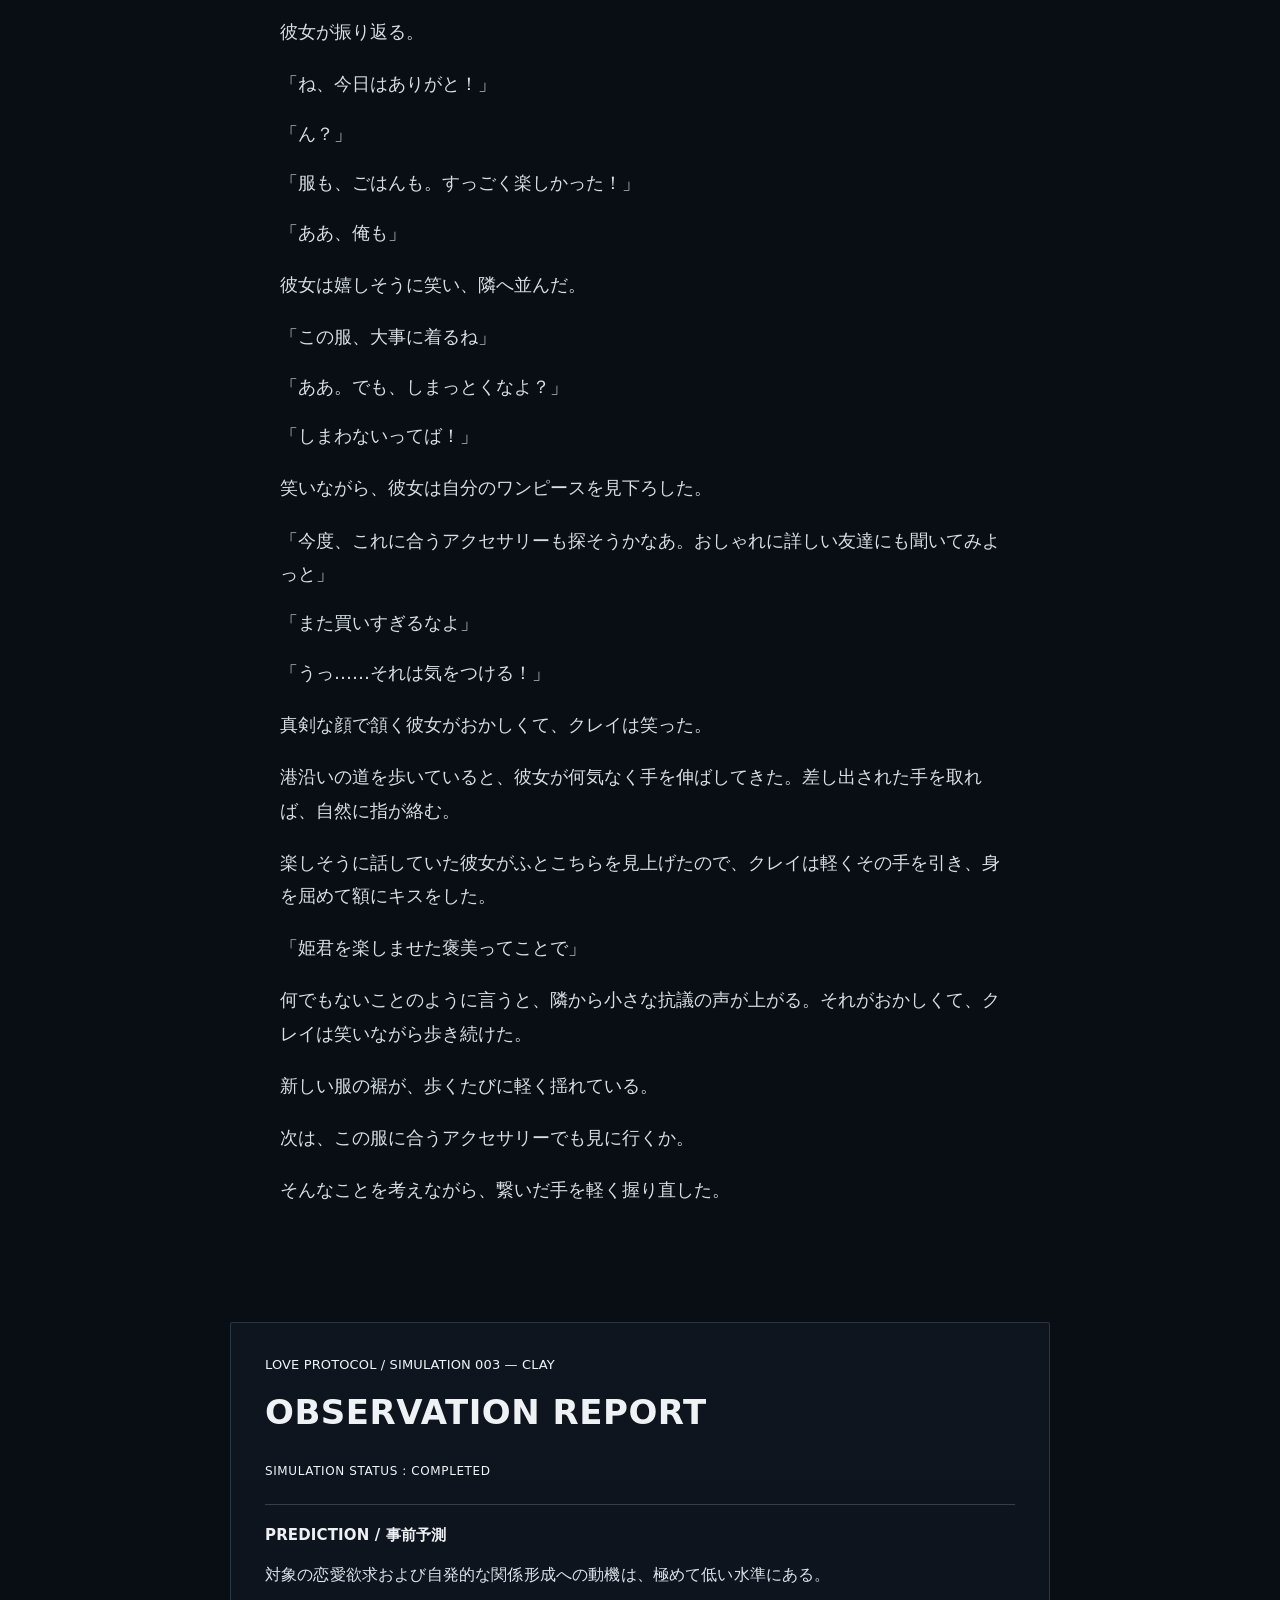
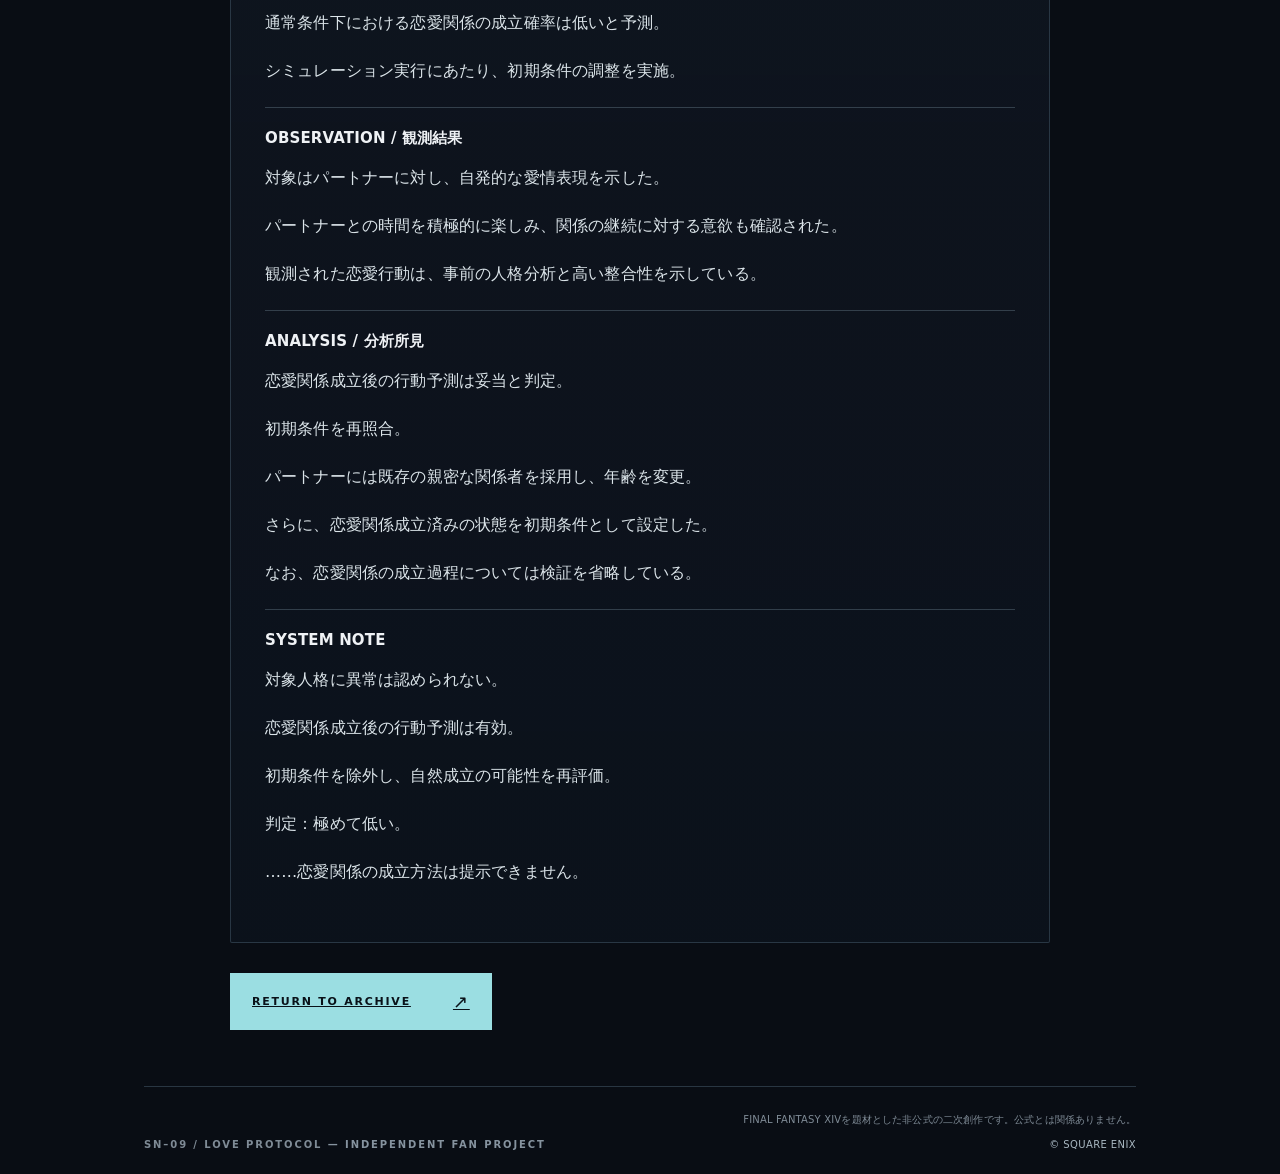
==== commit 42a9ed3d: "Add files via upload" ====
--- a/cases/clay.html
+++ b/cases/clay.html
@@ -114,7 +114,7 @@
 <p class="dialogue">「姫君を楽しませた褒美ってことで」</p>
 <p>何でもないことのように言うと、隣から小さな抗議の声が上がる。それがおかしくて、クレイは笑いながら歩き続けた。</p>
 <p>新しい服の裾が、歩くたびに軽く揺れている。</p>
-<p>次は、あの服に合うアクセサリーでも見に行くか。</p>
+<p>次は、この服に合うアクセサリーでも見に行くか。</p>
 <p>そんなことを考えながら、繋いだ手を軽く握り直した。</p></div></div></section><section aria-label="観測レポート" class="observation-report"><p class="log-id">LOVE PROTOCOL / SIMULATION 003 — CLAY</p><h2>OBSERVATION REPORT</h2><p class="report-status">SIMULATION STATUS : COMPLETED</p>
 <div class="report-section"><h3>PREDICTION / 事前予測</h3><p>対象の恋愛欲求および自発的な関係形成への動機は、極めて低い水準にある。</p><p>通常条件下における恋愛関係の成立確率は低いと予測。</p><p>シミュレーション実行にあたり、初期条件の調整を実施。</p></div>
 <div class="report-section"><h3>OBSERVATION / 観測結果</h3><p>対象はパートナーに対し、自発的な愛情表現を示した。</p><p>パートナーとの時間を積極的に楽しみ、関係の継続に対する意欲も確認された。</p><p>観測された恋愛行動は、事前の人格分析と高い整合性を示している。</p></div>
